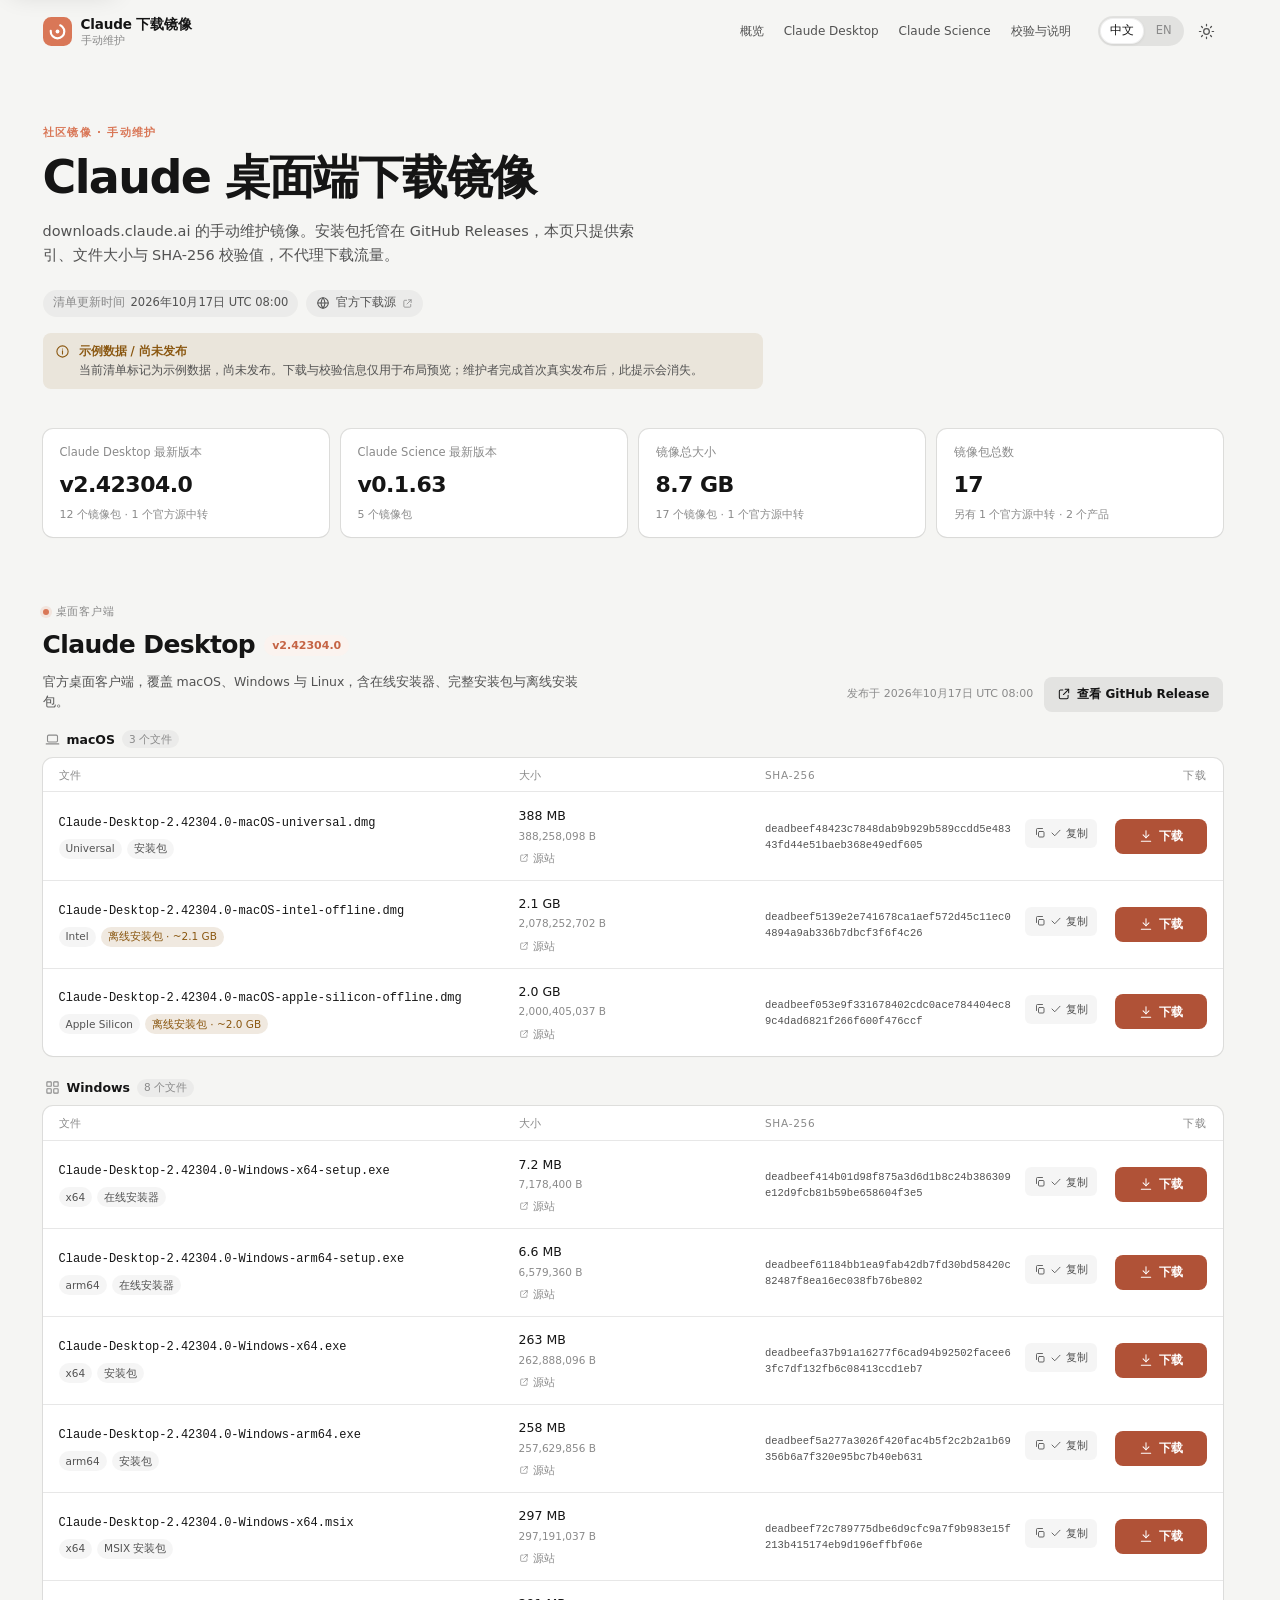
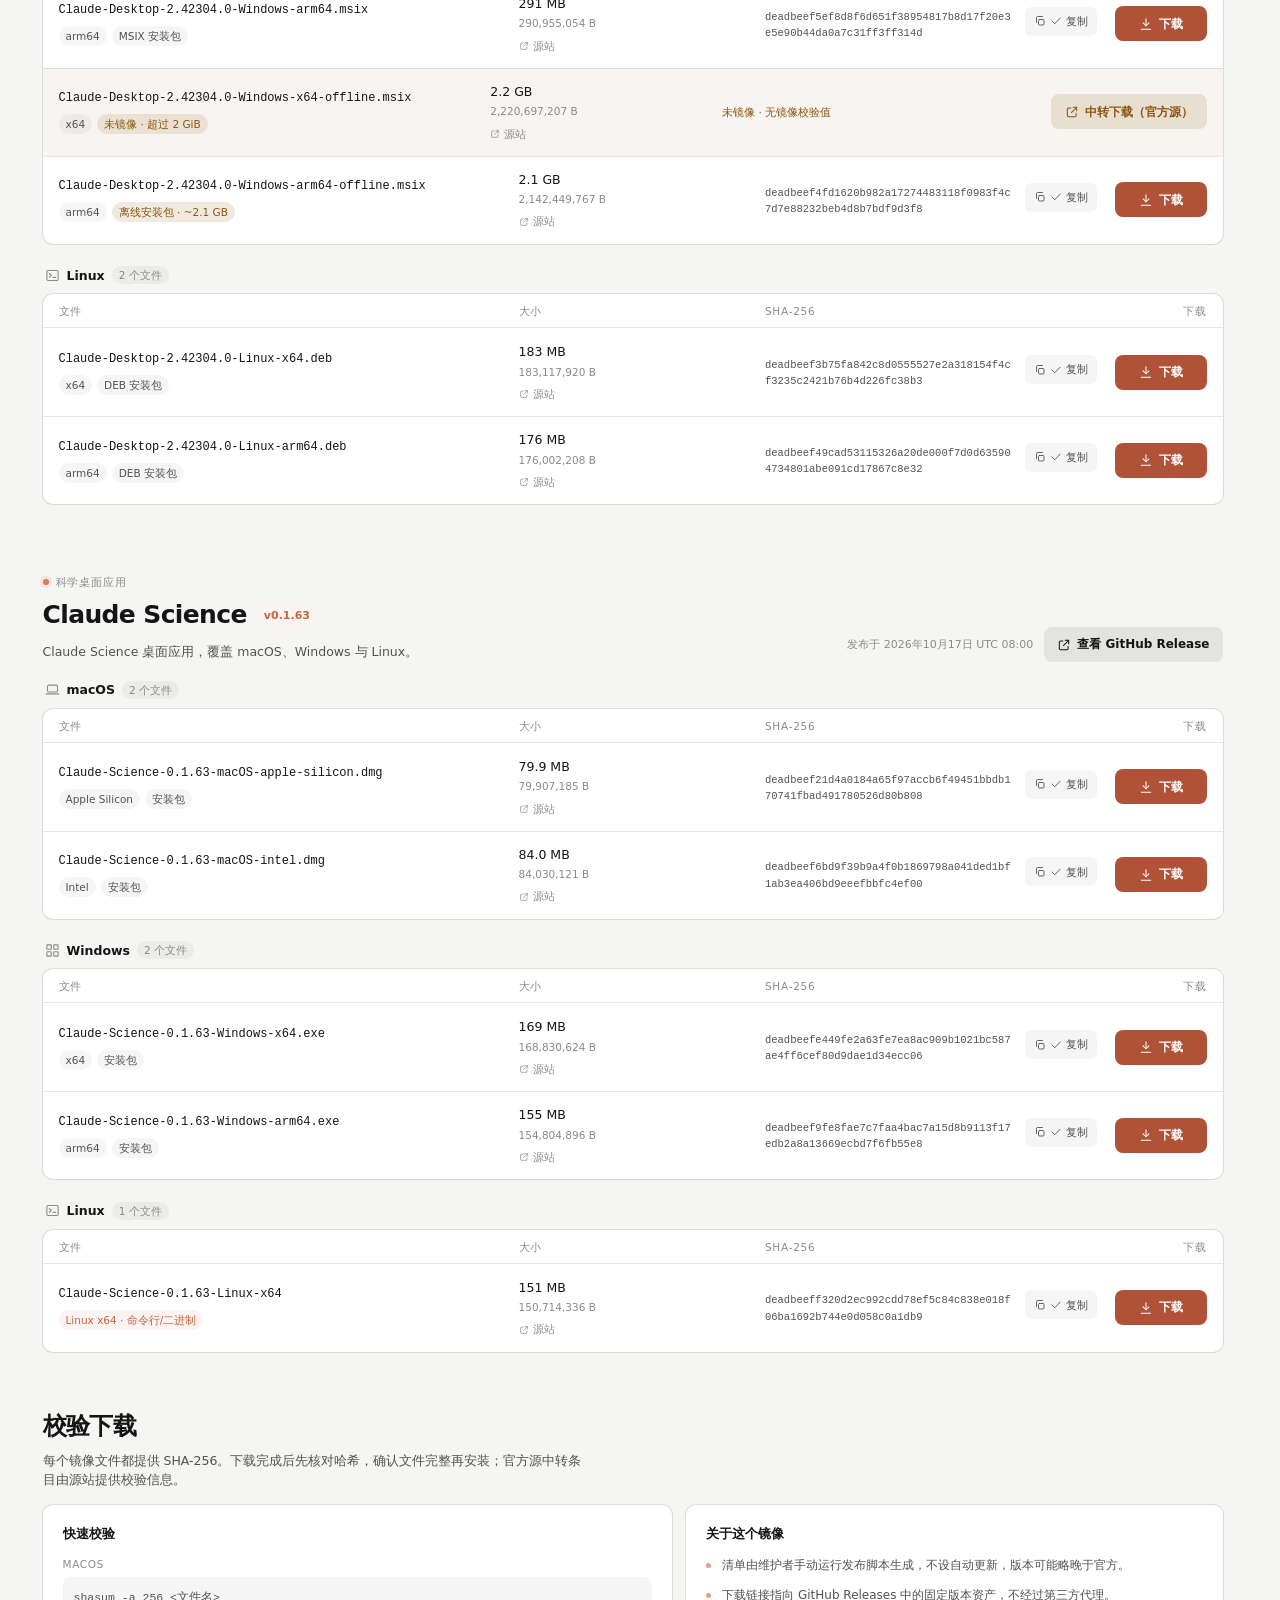
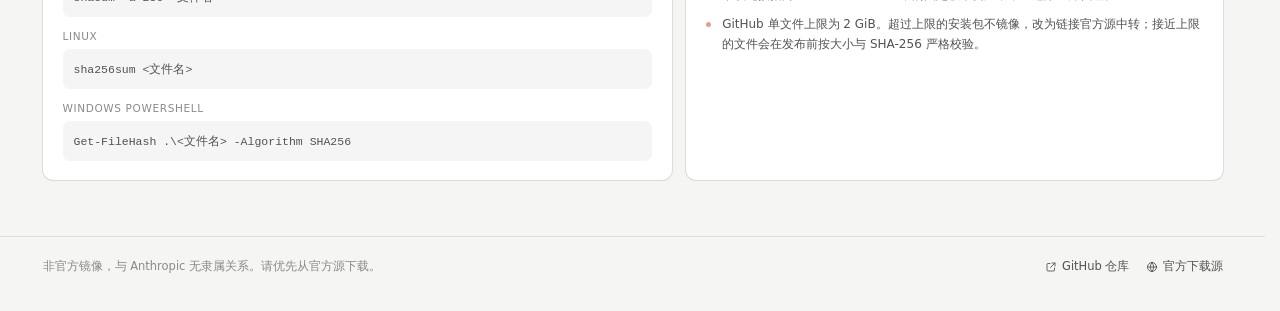
==== docs/index.html @ fe8fb408 "Initial open-source release: manual downloads.claude.ai mirror GitHub Pages portal + versioned GitHu" ====
<!doctype html>
<html lang="zh-CN" data-lang="zh">
<head>
  <meta charset="utf-8">
  <meta name="viewport" content="width=device-width, initial-scale=1">
  <meta name="description" content="downloads.claude.ai 的手动维护镜像：Claude Desktop 与 Claude Science 安装包索引、文件大小与 SHA-256。">
  <meta name="color-scheme" content="light dark">
  <meta name="theme-color" content="#f5f5f3" id="theme-color">
  <title>Claude 下载镜像 · Claude Desktop 与 Claude Science</title>
  <link rel="icon" href="data:image/svg+xml,%3Csvg xmlns='http://www.w3.org/2000/svg' viewBox='0 0 32 32'%3E%3Crect width='32' height='32' rx='9' fill='%23d97757'/%3E%3Ccircle cx='16' cy='16' r='7.5' fill='none' stroke='%23fff' stroke-width='2.4' stroke-linecap='round' stroke-dasharray='30 14' transform='rotate(-45 16 16)'/%3E%3Ccircle cx='16' cy='16' r='2.1' fill='%23fff'/%3E%3C/svg%3E">
  <script>
    (function () {
      try {
        document.documentElement.classList.add('is-booting');
        window.setTimeout(function () {
          document.documentElement.classList.remove('is-booting');
        }, 6000);
        var stored = localStorage.getItem('cdm-theme');
        var dark = stored ? stored === 'dark' : window.matchMedia('(prefers-color-scheme: dark)').matches;
        document.documentElement.classList.toggle('dark', dark);
        document.documentElement.dataset.theme = dark ? 'dark' : 'light';
      } catch (error) {
        document.documentElement.dataset.theme = 'light';
      }
    })();
  </script>
  <link rel="stylesheet" href="assets/styles.css">
</head>
<body>
  <svg class="svg-sprite" aria-hidden="true" focusable="false">
    <defs>
      <symbol id="icon-download" viewBox="0 0 24 24">
        <path d="M12 3v12"/><path d="m7 10 5 5 5-5"/><path d="M4 21h16"/>
      </symbol>
      <symbol id="icon-copy" viewBox="0 0 24 24">
        <rect x="9" y="9" width="11" height="11" rx="2"/><path d="M5 15V5a2 2 0 0 1 2-2h10"/>
      </symbol>
      <symbol id="icon-check" viewBox="0 0 24 24">
        <path d="m4 12 5.5 5.5L20 6.5"/>
      </symbol>
      <symbol id="icon-external" viewBox="0 0 24 24">
        <path d="M14 4h6v6"/><path d="M20 4 11 13"/><path d="M19 14v4a2 2 0 0 1-2 2H6a2 2 0 0 1-2-2V7a2 2 0 0 1 2-2h4"/>
      </symbol>
      <symbol id="icon-sun" viewBox="0 0 24 24">
        <circle cx="12" cy="12" r="4"/>
        <path d="M12 2v2M12 20v2M4.93 4.93l1.42 1.42M17.66 17.66l1.41 1.41M2 12h2M20 12h2M4.93 19.07l1.42-1.42M17.66 6.34l1.41-1.41"/>
      </symbol>
      <symbol id="icon-moon" viewBox="0 0 24 24">
        <path d="M21 12.8A8.5 8.5 0 1 1 11.2 3a7 7 0 0 0 9.8 9.8Z"/>
      </symbol>
      <symbol id="icon-info" viewBox="0 0 24 24">
        <circle cx="12" cy="12" r="9"/><path d="M12 11v5"/><path d="M12 8h.01"/>
      </symbol>
      <symbol id="icon-alert" viewBox="0 0 24 24">
        <path d="M12 3 2.5 20h19L12 3Z"/><path d="M12 9v5"/><path d="M12 17h.01"/>
      </symbol>
      <symbol id="icon-folder" viewBox="0 0 24 24">
        <path d="M3 7a2 2 0 0 1 2-2h4l2 2h8a2 2 0 0 1 2 2v8a2 2 0 0 1-2 2H5a2 2 0 0 1-2-2V7Z"/>
      </symbol>
      <symbol id="icon-laptop" viewBox="0 0 24 24">
        <rect x="4" y="5" width="16" height="11" rx="2"/><path d="M2 19h20"/>
      </symbol>
      <symbol id="icon-windows" viewBox="0 0 24 24">
        <rect x="3" y="3" width="7" height="7" rx="1"/><rect x="14" y="3" width="7" height="7" rx="1"/>
        <rect x="3" y="14" width="7" height="7" rx="1"/><rect x="14" y="14" width="7" height="7" rx="1"/>
      </symbol>
      <symbol id="icon-terminal" viewBox="0 0 24 24">
        <rect x="3" y="4" width="18" height="16" rx="2"/><path d="m7 9 3 3-3 3"/><path d="M13 15h4"/>
      </symbol>
      <symbol id="icon-globe" viewBox="0 0 24 24">
        <circle cx="12" cy="12" r="9"/><path d="M3 12h18"/>
        <path d="M12 3a15 15 0 0 1 0 18a15 15 0 0 1 0-18Z"/>
      </symbol>
    </defs>
  </svg>

  <a class="skip-link" href="#main" data-i18n="skipLink">跳到主要内容</a>

  <header class="site-header">
    <div class="wrap header-inner">
      <a class="brand" href="#top">
        <span class="brand-mark" aria-hidden="true">
          <svg viewBox="0 0 32 32" focusable="false">
            <rect width="32" height="32" rx="9" fill="currentColor"/>
            <circle cx="16" cy="16" r="7.5" fill="none" stroke="#fff" stroke-width="2.4" stroke-linecap="round" stroke-dasharray="30 14" transform="rotate(-45 16 16)"/>
            <circle cx="16" cy="16" r="2.1" fill="#fff"/>
          </svg>
        </span>
        <span class="brand-text">
          <span class="brand-name" data-i18n="brand">Claude 下载镜像</span>
          <span class="brand-tag" data-i18n="brandTag">手动维护</span>
        </span>
      </a>

      <nav class="anchor-nav" id="anchor-nav" aria-label="页面导航" data-i18n-aria="navLabel">
        <a href="#overview" data-i18n="navOverview">概览</a>
        <a href="#desktop" data-i18n="navDesktop">Claude Desktop</a>
        <a href="#science" data-i18n="navScience">Claude Science</a>
        <a href="#verify" data-i18n="navVerify">校验与说明</a>
      </nav>

      <div class="header-actions">
        <div class="lang-switch" role="group" aria-label="切换语言" data-i18n-aria="langLabel">
          <button type="button" data-lang-btn="zh" aria-pressed="true" lang="zh-CN">中文</button>
          <button type="button" data-lang-btn="en" aria-pressed="false" lang="en">EN</button>
        </div>
        <button type="button" class="icon-btn" id="theme-toggle" aria-pressed="false" aria-label="切换到深色模式" data-i18n-aria="themeToDark">
          <svg class="icon icon-sun" aria-hidden="true" focusable="false"><use href="#icon-sun"></use></svg>
          <svg class="icon icon-moon" aria-hidden="true" focusable="false"><use href="#icon-moon"></use></svg>
        </button>
      </div>
    </div>
  </header>

  <main id="main" tabindex="-1" aria-busy="true">
    <section class="hero" id="top" aria-labelledby="hero-title">
      <div class="wrap">
        <p class="eyebrow" data-i18n="heroEyebrow">社区镜像 · 手动维护</p>
        <h1 id="hero-title" data-i18n="heroTitle">Claude 桌面端下载镜像</h1>
        <p class="lead" data-i18n="heroLead">downloads.claude.ai 的手动维护镜像。安装包托管在 GitHub Releases，本页只提供索引、文件大小与 SHA-256 校验值，不代理下载流量。</p>
        <div class="hero-meta">
          <span class="meta-item">
            <span class="meta-label" data-i18n="lastUpdated">清单更新时间</span>
            <time id="last-updated">—</time>
          </span>
          <a class="meta-item meta-link" id="official-source" href="#" hidden target="_blank" rel="noopener noreferrer">
            <svg class="icon" aria-hidden="true" focusable="false"><use href="#icon-globe"></use></svg>
            <span data-i18n="officialSource">官方下载源</span>
            <svg class="icon icon-xs" aria-hidden="true" focusable="false"><use href="#icon-external"></use></svg>
          </a>
        </div>
        <div class="preview-note" id="preview-note" hidden>
          <svg class="icon" aria-hidden="true" focusable="false"><use href="#icon-info"></use></svg>
          <div>
            <strong id="preview-title" data-i18n="previewTitle">本地预览 · 示例数据</strong>
            <span id="preview-body" data-i18n="previewBody">当前清单仅用于布局验证，下载链接与校验值并非线上文件。</span>
          </div>
        </div>
      </div>
    </section>

    <section class="section" id="manifest-empty" aria-labelledby="empty-title" hidden>
      <div class="wrap">
        <div class="empty-state">
          <span class="empty-icon" aria-hidden="true">
            <svg class="icon" focusable="false"><use href="#icon-folder"></use></svg>
          </span>
          <h2 id="empty-title" data-i18n="manifestMissingTitle">尚未找到清单</h2>
          <p id="empty-body" data-i18n="manifestMissingBody">页面未加载 data/manifest.js，也没有可用的 data/manifest.json。维护者运行 python3 scripts/mirror.py publish 生成清单后，刷新此页即可。</p>
        </div>
      </div>
    </section>

    <section class="section overview" id="overview" aria-labelledby="overview-title">
      <div class="wrap">
        <h2 class="sr-only" id="overview-title" data-i18n="overviewTitle">概览</h2>
        <div class="stat-grid">
          <article class="stat-card">
            <p class="stat-label" data-i18n="statDesktop">Claude Desktop 最新版本</p>
            <p class="stat-value t-num" id="stat-desktop">—</p>
            <p class="stat-meta" id="stat-desktop-meta">—</p>
          </article>
          <article class="stat-card">
            <p class="stat-label" data-i18n="statScience">Claude Science 最新版本</p>
            <p class="stat-value t-num" id="stat-science">—</p>
            <p class="stat-meta" id="stat-science-meta">—</p>
          </article>
          <article class="stat-card">
            <p class="stat-label" data-i18n="statSize">镜像总大小</p>
            <p class="stat-value t-num" id="stat-size">—</p>
            <p class="stat-meta" id="stat-size-meta" data-i18n="statSizeMeta">全部已镜像安装包</p>
          </article>
          <article class="stat-card">
            <p class="stat-label" data-i18n="statArtifacts">文件总数</p>
            <p class="stat-value t-num" id="stat-count">—</p>
            <p class="stat-meta" id="stat-count-meta">—</p>
          </article>
        </div>
      </div>
    </section>

    <section class="section product-section" id="desktop" aria-labelledby="desktop-title">
      <div class="wrap">
        <header class="product-head">
          <div class="product-heading">
            <p class="product-kicker"><span class="dot" aria-hidden="true"></span><span data-i18n="desktopKicker">桌面客户端</span></p>
            <h2 id="desktop-title"><span id="desktop-name" lang="en">Claude Desktop</span> <span class="version-pill t-num" id="desktop-version">—</span></h2>
            <p class="product-desc" data-i18n="desktopDesc">官方桌面客户端，覆盖 macOS、Windows 与 Linux，含在线安装器、完整安装包与离线安装包。</p>
          </div>
          <div class="product-actions">
            <time class="release-date t-num" id="desktop-released" hidden></time>
            <a class="btn btn-secondary" id="desktop-release" href="#" hidden target="_blank" rel="noopener noreferrer">
              <svg class="icon" aria-hidden="true" focusable="false"><use href="#icon-external"></use></svg>
              <span data-i18n="viewRelease">查看 GitHub Release</span>
            </a>
          </div>
        </header>
        <div class="os-groups" id="desktop-groups"></div>
      </div>
    </section>

    <section class="section product-section" id="science" aria-labelledby="science-title">
      <div class="wrap">
        <header class="product-head">
          <div class="product-heading">
            <p class="product-kicker"><span class="dot" aria-hidden="true"></span><span data-i18n="scienceKicker">科学桌面应用</span></p>
            <h2 id="science-title"><span id="science-name" lang="en">Claude Science</span> <span class="version-pill t-num" id="science-version">—</span></h2>
            <p class="product-desc" data-i18n="scienceDesc">Claude Science 桌面应用，覆盖 macOS、Windows 与 Linux。</p>
          </div>
          <div class="product-actions">
            <time class="release-date t-num" id="science-released" hidden></time>
            <a class="btn btn-secondary" id="science-release" href="#" hidden target="_blank" rel="noopener noreferrer">
              <svg class="icon" aria-hidden="true" focusable="false"><use href="#icon-external"></use></svg>
              <span data-i18n="viewRelease">查看 GitHub Release</span>
            </a>
          </div>
        </header>
        <div class="os-groups" id="science-groups"></div>
      </div>
    </section>

    <section class="section" id="verify" aria-labelledby="verify-title">
      <div class="wrap">
        <header class="section-head">
          <h2 id="verify-title" data-i18n="verifyTitle">校验下载</h2>
          <p data-i18n="verifyLead">每个文件都提供 SHA-256。下载完成后先核对哈希，确认文件完整再安装。</p>
        </header>
        <div class="verify-grid">
          <article class="panel">
            <h3 data-i18n="verifyQuick">快速校验</h3>
            <p class="cmd-label">macOS</p>
            <div class="cmd"><code data-i18n="verifyMacCmd">shasum -a 256 &lt;文件名&gt;</code></div>
            <p class="cmd-label">Linux</p>
            <div class="cmd"><code data-i18n="verifyLinuxCmd">sha256sum &lt;文件名&gt;</code></div>
            <p class="cmd-label" data-i18n="verifyWin">Windows PowerShell</p>
            <div class="cmd"><code data-i18n="verifyWinCmd">Get-FileHash .\&lt;文件名&gt; -Algorithm SHA256</code></div>
          </article>
          <article class="panel">
            <h3 data-i18n="aboutTitle">关于这个镜像</h3>
            <ul class="about-list">
              <li data-i18n="about1">清单由维护者手动运行发布脚本生成，不设自动更新，版本可能略晚于官方。</li>
              <li data-i18n="about2">下载链接指向 GitHub Releases 中的固定版本资产，不经过第三方代理。</li>
              <li data-i18n="about3">GitHub 单文件上限为 2 GiB；接近上限的离线安装包会在发布前按大小与 SHA-256 严格校验。</li>
            </ul>
          </article>
        </div>
      </div>
    </section>

    <noscript>
      <div class="wrap">
        <div class="empty-state">
          <span class="empty-icon" aria-hidden="true">
            <svg class="icon" focusable="false"><use href="#icon-alert"></use></svg>
          </span>
          <h2>需要启用 JavaScript / JavaScript required</h2>
          <p>本页需要 JavaScript 读取清单并渲染下载链接。This page uses JavaScript to read the manifest and render download links.</p>
        </div>
      </div>
    </noscript>
  </main>

  <footer class="site-footer">
    <div class="wrap footer-inner">
      <p data-i18n="footerDisclaimer">非官方镜像，与 Anthropic 无隶属关系。请优先从官方源下载。</p>
      <nav class="footer-links" aria-label="相关链接" data-i18n-aria="footerLinks">
        <a id="footer-repo" href="#" hidden target="_blank" rel="noopener noreferrer">
          <svg class="icon" aria-hidden="true" focusable="false"><use href="#icon-external"></use></svg>
          <span data-i18n="footerRepo">GitHub 仓库</span>
        </a>
        <a id="footer-source" href="#" hidden target="_blank" rel="noopener noreferrer">
          <svg class="icon" aria-hidden="true" focusable="false"><use href="#icon-globe"></use></svg>
          <span data-i18n="footerSource">官方下载源</span>
        </a>
      </nav>
    </div>
  </footer>

  <div class="toast" id="toast" role="status" aria-live="polite"></div>

  <script src="data/manifest.js"></script>
  <script src="assets/app.js"></script>
</body>
</html>
---- docs/assets/styles.css ----
:root {
  --bg: #f5f5f3;
  --rail: #fcfcfb;
  --panel: #ffffff;
  --popover: #ffffff;
  --panel-2: hsla(0, 0%, 8%, 0.04);
  --hover: hsla(0, 0%, 8%, 0.05);
  --selected: hsla(0, 0%, 8%, 0.08);
  --line: hsla(0, 0%, 8%, 0.10);
  --line-strong: hsla(0, 0%, 8%, 0.20);
  --ink: #151515;
  --ink-2: #525252;
  --ink-3: #8a8a8a;
  --accent: #d97757;
  --accent-hover: #c56445;
  --accent-soft: #fbf3ef;
  --accent-solid: #b05237;
  --accent-solid-hover: #99452d;
  --on-accent: #ffffff;
  --ok: #3d8a5a;
  --warn: #8a5710;
  --bad: #c9473b;
  --info: #4f6f8f;
  --hairline: 1px;

  --shadow-color: rgba(0, 0, 0, 0.08);
  --sh-panel: 0 0 0 var(--hairline) var(--line), 0 1px 2px 0 rgba(0, 0, 0, 0.03);
  --sh-panel-hover: 0 0 0 var(--hairline) var(--line-strong), 0 4px 16px -2px rgba(0, 0, 0, 0.09);
  --sh-popover: 0 0 0 1px var(--line), 0 8px 24px rgba(0, 0, 0, 0.12), 0 2px 6px rgba(0, 0, 0, 0.08);
  --sh-focus: 0 0 0 2px var(--bg), 0 0 0 4px rgba(217, 119, 87, 0.45);

  --radius-card: 10px;
  --radius-control: 8px;
  --font-sans: ui-sans-serif, system-ui, -apple-system, "Segoe UI", "PingFang SC", "Hiragino Sans GB", "Noto Sans SC", "Microsoft YaHei", sans-serif;
  --font-mono: ui-monospace, "SFMono-Regular", "JetBrains Mono", Menlo, Consolas, monospace;

  --ease-out-expo: cubic-bezier(0.16, 1, 0.3, 1);
  --ease-overshoot: cubic-bezier(0.34, 1.3, 0.64, 1);
  --ease-press: cubic-bezier(0.32, 0.72, 0, 1);
  --header-offset: 80px;
}

@media (min-resolution: 2dppx) {
  :root { --hairline: 0.5px; }
}

.dark {
  --bg: #0f0f0e;
  --rail: #151514;
  --panel: #1a1a19;
  --popover: #222220;
  --panel-2: hsla(0, 0%, 100%, 0.04);
  --hover: hsla(0, 0%, 100%, 0.05);
  --selected: hsla(0, 0%, 100%, 0.09);
  --line: hsla(0, 0%, 100%, 0.09);
  --line-strong: hsla(0, 0%, 100%, 0.18);
  --ink: #f2f1ee;
  --ink-2: #a8a6a1;
  --ink-3: #75736e;
  --accent: #d97757;
  --accent-hover: #e08264;
  --accent-soft: rgba(217, 119, 87, 0.15);
  --accent-solid: #d97757;
  --accent-solid-hover: #e08264;
  --on-accent: #1a120f;
  --ok: #5fb37f;
  --warn: #d9a441;
  --bad: #e2675b;
  --info: #8aa6c2;

  --shadow-color: rgba(0, 0, 0, 0.4);
  --sh-panel: inset 0 0 0 1px rgba(255, 255, 255, 0.06), 0 1px 2px 0 rgba(0, 0, 0, 0.4);
  --sh-panel-hover: inset 0 0 0 1px rgba(255, 255, 255, 0.12), 0 6px 20px rgba(0, 0, 0, 0.6);
  --sh-popover: inset 0 0 0 1px rgba(255, 255, 255, 0.1), 0 8px 28px rgba(0, 0, 0, 0.65), 0 2px 8px rgba(0, 0, 0, 0.45);
  --sh-focus: 0 0 0 2px var(--bg), 0 0 0 4px rgba(217, 119, 87, 0.55);
}

*,
*::before,
*::after {
  box-sizing: border-box;
}

html {
  color-scheme: light;
  scrollbar-gutter: stable;
  scroll-behavior: smooth;
}

html.dark {
  color-scheme: dark;
}

body {
  margin: 0;
  min-height: 100vh;
  background: var(--bg);
  color: var(--ink);
  font-family: var(--font-sans);
  font-size: 14px;
  line-height: 1.55;
  -webkit-font-smoothing: antialiased;
  text-rendering: optimizeLegibility;
}

h1, h2, h3, p {
  overflow-wrap: break-word;
}

a {
  color: inherit;
  text-decoration: none;
}

button {
  font: inherit;
  color: inherit;
  border: 0;
  padding: 0;
  background: none;
  cursor: pointer;
}

code {
  font-family: var(--font-mono);
}

[hidden] {
  display: none !important;
}

::selection {
  background: rgba(217, 119, 87, 0.22);
}

:where(a, button):focus-visible {
  outline: none;
  box-shadow: var(--sh-focus);
}

.t-num {
  font-variant-numeric: tabular-nums;
  font-feature-settings: "tnum" 1;
}

.t-code {
  font-family: var(--font-mono);
}

.sr-only {
  position: absolute;
  width: 1px;
  height: 1px;
  padding: 0;
  margin: -1px;
  overflow: hidden;
  clip: rect(0 0 0 0);
  white-space: nowrap;
  border: 0;
}

.svg-sprite {
  position: absolute;
  width: 0;
  height: 0;
  overflow: hidden;
}

.icon {
  width: 16px;
  height: 16px;
  flex: 0 0 auto;
  fill: none;
  stroke: currentColor;
  stroke-width: 1.75;
  stroke-linecap: round;
  stroke-linejoin: round;
}

.icon-xs {
  width: 12px;
  height: 12px;
}

.wrap {
  width: min(1180px, calc(100% - 40px));
  margin-inline: auto;
}

.skip-link {
  position: fixed;
  top: 10px;
  left: 10px;
  z-index: 200;
  padding: 9px 14px;
  border-radius: var(--radius-control);
  background: var(--popover);
  color: var(--ink);
  font-size: 12.5px;
  font-weight: 600;
  box-shadow: var(--sh-popover);
  transform: translateY(-160%);
  transition: transform 160ms var(--ease-out-expo);
}

.skip-link:focus-visible {
  transform: translateY(0);
  box-shadow: var(--sh-popover), var(--sh-focus);
}

html.is-booting main,
html.is-booting .site-footer {
  visibility: hidden;
}

/* Header */

.site-header {
  position: sticky;
  top: 0;
  z-index: 50;
  background: color-mix(in oklab, var(--bg) 88%, transparent);
  -webkit-backdrop-filter: saturate(1.25) blur(14px);
  backdrop-filter: saturate(1.25) blur(14px);
  box-shadow: 0 calc(var(--hairline) * -1) 0 var(--line);
}

.header-inner {
  display: flex;
  align-items: center;
  gap: 18px;
  min-height: 62px;
}

.brand {
  display: inline-flex;
  align-items: center;
  gap: 9px;
  flex: 0 0 auto;
  border-radius: var(--radius-control);
}

.brand-mark {
  display: block;
  width: 29px;
  height: 29px;
  color: var(--accent);
}

.brand-mark svg {
  display: block;
  width: 100%;
  height: 100%;
}

.brand-text {
  display: flex;
  flex-direction: column;
  line-height: 1.2;
}

.brand-name {
  font-size: 13.5px;
  font-weight: 600;
  letter-spacing: -0.01em;
}

.brand-tag {
  margin-top: 2px;
  font-size: 10.5px;
  color: var(--ink-3);
}

.anchor-nav {
  display: flex;
  align-items: center;
  gap: 2px;
  margin-left: auto;
  order: 2;
  min-width: 0;
}

.anchor-nav a {
  display: inline-flex;
  align-items: center;
  height: 30px;
  padding: 0 9px;
  border-radius: 6px;
  color: var(--ink-2);
  font-size: 12px;
  font-weight: 500;
  white-space: nowrap;
  transition: background-color 150ms var(--ease-out-expo), color 150ms var(--ease-out-expo);
}

.anchor-nav a:hover {
  background: var(--hover);
  color: var(--ink);
}

.header-actions {
  display: flex;
  align-items: center;
  gap: 7px;
  order: 3;
}

.lang-switch {
  display: inline-flex;
  align-items: center;
  gap: 2px;
  padding: 2px;
  border-radius: 999px;
  background: var(--selected);
}

.lang-switch button {
  height: 26px;
  padding: 0 10px;
  border-radius: 999px;
  color: var(--ink-3);
  font-size: 11.5px;
  font-weight: 500;
  transition: background-color 150ms var(--ease-out-expo), color 150ms var(--ease-out-expo), box-shadow 150ms var(--ease-out-expo);
}

.lang-switch button:hover {
  color: var(--ink-2);
}

.lang-switch button[aria-pressed="true"] {
  background: var(--panel);
  color: var(--ink);
  box-shadow: inset 0 0 0 1px rgba(0, 0, 0, 0.06), 0 1px 3px rgba(0, 0, 0, 0.08);
}

.dark .lang-switch button[aria-pressed="true"] {
  box-shadow: inset 0 0 0 1px rgba(255, 255, 255, 0.08), 0 1px 3px rgba(0, 0, 0, 0.5);
}

.lang-switch button:focus-visible {
  box-shadow: var(--sh-focus);
}

.icon-btn {
  display: inline-grid;
  place-items: center;
  width: 32px;
  height: 32px;
  border-radius: 8px;
  color: var(--ink-2);
  transition: background-color 150ms var(--ease-out-expo), color 150ms var(--ease-out-expo);
}

.icon-btn:hover {
  background: var(--hover);
  color: var(--ink);
}

.icon-btn .icon {
  width: 17px;
  height: 17px;
}

.icon-moon { display: none; }
.dark .icon-sun { display: none; }
.dark .icon-moon { display: block; }

/* Hero */

.hero {
  padding: clamp(34px, 5.5vw, 62px) 0 clamp(18px, 2.6vw, 30px);
  background:
    radial-gradient(820px 360px at 8% -18%, var(--accent-soft), transparent 66%),
    radial-gradient(560px 280px at 96% 0%, hsla(217, 119, 87, 0.04), transparent 70%);
}

.eyebrow {
  margin: 0 0 13px;
  color: var(--accent);
  font-size: 10.5px;
  font-weight: 600;
  letter-spacing: 0.13em;
  text-transform: uppercase;
}

.hero h1 {
  max-width: 900px;
  margin: 0;
  font-size: clamp(30px, 4.4vw, 46px);
  text-wrap: balance;
  font-weight: 620;
  line-height: 1.06;
  letter-spacing: -0.035em;
}

.lead {
  max-width: 66ch;
  margin: 18px 0 0;
  color: var(--ink-2);
  font-size: 14.5px;
  line-height: 1.65;
}

.hero-meta {
  display: flex;
  align-items: center;
  flex-wrap: wrap;
  gap: 8px;
  margin-top: 22px;
}

.meta-item {
  display: inline-flex;
  align-items: center;
  gap: 6px;
  min-height: 27px;
  padding: 0 10px;
  border-radius: 999px;
  background: var(--panel-2);
  color: var(--ink-3);
  font-size: 11.5px;
}

.meta-item time {
  color: var(--ink-2);
  font-variant-numeric: tabular-nums;
}

.meta-link {
  color: var(--ink-2);
  transition: background-color 150ms var(--ease-out-expo), color 150ms var(--ease-out-expo);
}

.meta-link:hover {
  background: var(--selected);
  color: var(--ink);
}

.meta-link .icon {
  width: 14px;
  height: 14px;
}

.meta-link .icon-xs {
  width: 11px;
  height: 11px;
  color: var(--ink-3);
}

.preview-note {
  display: flex;
  align-items: flex-start;
  gap: 9px;
  max-width: 720px;
  margin-top: 16px;
  padding: 10px 12px;
  border-radius: var(--radius-control);
  background: color-mix(in oklab, var(--warn) 10%, transparent);
  color: var(--ink-2);
  font-size: 11.5px;
  line-height: 1.55;
}

.preview-note .icon {
  width: 15px;
  height: 15px;
  margin-top: 1px;
  color: var(--warn);
}

.preview-note strong {
  display: block;
  margin-bottom: 1px;
  color: var(--warn);
  font-size: 11.5px;
  font-weight: 600;
}

.preview-note span {
  display: block;
}

/* Sections and stats */

.section {
  padding: 26px 0;
}

section[id] {
  scroll-margin-top: var(--header-offset);
}

.overview {
  padding-top: 10px;
}

.stat-grid {
  display: grid;
  grid-template-columns: repeat(4, minmax(0, 1fr));
  gap: 12px;
}

.stat-card {
  display: flex;
  flex-direction: column;
  justify-content: space-between;
  min-height: 108px;
  padding: 15px 17px;
  border-radius: var(--radius-card);
  background: var(--panel);
  box-shadow: var(--sh-panel);
  animation: fade-up 320ms var(--ease-out-expo) both;
}

.stat-card:nth-child(2) { animation-delay: 40ms; }
.stat-card:nth-child(3) { animation-delay: 80ms; }
.stat-card:nth-child(4) { animation-delay: 120ms; }

.stat-label {
  margin: 0;
  color: var(--ink-3);
  font-size: 11.5px;
  line-height: 1.4;
}

.stat-value {
  margin: 8px 0 6px;
  font-size: 22px;
  font-weight: 600;
  line-height: 1.1;
  letter-spacing: -0.025em;
  overflow-wrap: anywhere;
}

.stat-meta {
  margin: 0;
  color: var(--ink-3);
  font-size: 11px;
  line-height: 1.4;
}

/* Product groups */

.product-section {
  padding-top: 40px;
  padding-bottom: 30px;
}

.product-head {
  display: flex;
  align-items: flex-end;
  justify-content: space-between;
  gap: 22px;
  margin-bottom: 18px;
}

.product-heading {
  min-width: 0;
}

.product-kicker {
  display: flex;
  align-items: center;
  gap: 7px;
  margin: 0;
  color: var(--ink-3);
  font-size: 10.5px;
  font-weight: 500;
  letter-spacing: 0.08em;
  text-transform: uppercase;
}

.product-kicker .dot {
  width: 6px;
  height: 6px;
  border-radius: 50%;
  background: var(--accent);
  box-shadow: 0 0 0 3px color-mix(in oklab, var(--accent) 14%, transparent);
}

.product-head h2 {
  display: flex;
  align-items: center;
  flex-wrap: wrap;
  gap: 9px;
  margin: 6px 0 0;
  font-size: clamp(21px, 2.4vw, 25px);
  font-weight: 600;
  letter-spacing: -0.025em;
}

.version-pill {
  display: inline-flex;
  align-items: center;
  height: 21px;
  padding: 0 8px;
  border-radius: 999px;
  background: var(--accent-soft);
  color: var(--accent-hover);
  font-size: 11px;
  font-weight: 600;
  letter-spacing: 0;
}

.dark .version-pill {
  color: var(--accent);
}

.product-desc {
  max-width: 68ch;
  margin: 7px 0 0;
  color: var(--ink-2);
  font-size: 12.5px;
  line-height: 1.6;
}

.product-actions {
  display: flex;
  align-items: center;
  flex-wrap: wrap;
  justify-content: flex-end;
  gap: 11px;
  flex: 0 0 auto;
}

.release-date {
  color: var(--ink-3);
  font-size: 11px;
  white-space: nowrap;
}

.os-groups {
  display: flex;
  flex-direction: column;
  gap: 22px;
}

.os-group {
  min-width: 0;
}

.os-heading {
  display: flex;
  align-items: center;
  gap: 7px;
  margin: 0 2px 9px;
}

.os-heading .icon {
  width: 15px;
  height: 15px;
  color: var(--ink-3);
}

.os-heading h3 {
  margin: 0;
  font-size: 12.5px;
  font-weight: 600;
}

.count-pill {
  display: inline-flex;
  align-items: center;
  height: 18px;
  padding: 0 7px;
  border-radius: 999px;
  background: var(--panel-2);
  color: var(--ink-3);
  font-size: 10.5px;
  font-variant-numeric: tabular-nums;
}

.artifact-table {
  border-radius: var(--radius-card);
  background: var(--panel);
  box-shadow: var(--sh-panel);
  overflow: hidden;
}

.artifact-list {
  margin: 0;
  padding: 0;
  list-style: none;
}

.artifact-list-head {
  display: grid;
  grid-template-columns: minmax(0, 1.2fr) minmax(150px, 0.62fr) minmax(240px, 0.9fr) auto;
  column-gap: 18px;
  padding: 9px 16px;
  color: var(--ink-3);
  font-size: 10.5px;
  font-weight: 500;
  letter-spacing: 0.07em;
  text-transform: uppercase;
  box-shadow: inset 0 calc(var(--hairline) * -1) 0 var(--line);
}

.artifact-list-head span:last-child {
  min-width: 92px;
  text-align: right;
}

.artifact-row {
  display: grid;
  grid-template-columns: minmax(0, 1.2fr) minmax(150px, 0.62fr) minmax(240px, 0.9fr) auto;
  column-gap: 18px;
  align-items: center;
  padding: 14px 16px;
  transition: background-color 160ms var(--ease-out-expo);
}

.artifact-row + .artifact-row {
  box-shadow: inset 0 var(--hairline) 0 var(--line);
}

.artifact-row:hover {
  background: var(--hover);
}

.artifact-row:focus-within {
  background: var(--hover);
}

.artifact-row.artifact-row-relay {
  background: color-mix(in oklab, var(--warn) 6%, var(--panel));
}

.artifact-row.artifact-row-relay:hover,
.artifact-row.artifact-row-relay:focus-within {
  background: color-mix(in oklab, var(--warn) 9%, var(--panel));
}

.artifact-row.is-entering {
  animation: fade-up 320ms var(--ease-out-expo) both;
  animation-delay: calc(var(--i, 0) * 40ms);
}

.artifact-id {
  min-width: 0;
}

.artifact-file {
  display: block;
  color: var(--ink);
  font-size: 12px;
  font-weight: 500;
  line-height: 1.5;
  overflow-wrap: anywhere;
}

.badges {
  display: flex;
  align-items: center;
  flex-wrap: wrap;
  gap: 5px;
  margin-top: 7px;
}

.badge {
  display: inline-flex;
  align-items: center;
  height: 20px;
  padding: 0 7px;
  border-radius: 999px;
  background: var(--panel-2);
  color: var(--ink-2);
  font-size: 10.5px;
  font-weight: 500;
  white-space: nowrap;
}

.badge-warn {
  background: color-mix(in oklab, var(--warn) 13%, transparent);
  color: var(--warn);
}

.badge-accent {
  background: var(--accent-soft);
  color: var(--accent-hover);
}

.dark .badge-accent {
  color: var(--accent);
}

.artifact-size {
  display: flex;
  flex-direction: column;
  gap: 2px;
  min-width: 0;
}

.size-value {
  font-size: 12.5px;
  font-weight: 500;
  font-variant-numeric: tabular-nums;
}

.size-bytes {
  color: var(--ink-3);
  font-size: 10.5px;
  font-variant-numeric: tabular-nums;
}

.source-link {
  display: inline-flex;
  align-items: center;
  gap: 4px;
  width: fit-content;
  margin-top: 4px;
  border-radius: 4px;
  color: var(--ink-3);
  font-size: 10.5px;
  transition: color 150ms var(--ease-out-expo);
}

.source-link:hover {
  color: var(--accent-hover);
}

.dark .source-link:hover {
  color: var(--accent);
}

.source-link .icon {
  width: 10px;
  height: 10px;
}

.artifact-hash {
  display: flex;
  align-items: flex-start;
  gap: 8px;
  min-width: 0;
}

.hash {
  flex: 1 1 auto;
  min-width: 0;
  padding-top: 2px;
  color: var(--ink-2);
  font-size: 10.5px;
  line-height: 1.55;
  overflow-wrap: anywhere;
  word-break: break-all;
  -webkit-user-select: all;
  user-select: all;
}

.copy-btn {
  display: inline-flex;
  align-items: center;
  justify-content: center;
  gap: 4px;
  flex: 0 0 auto;
  min-width: 72px;
  height: 29px;
  padding: 0 8px;
  border-radius: 6px;
  background: var(--panel-2);
  color: var(--ink-2);
  font-size: 10.5px;
  font-weight: 500;
  transition: background-color 150ms var(--ease-out-expo), color 150ms var(--ease-out-expo);
}

.copy-btn:hover {
  background: var(--selected);
  color: var(--ink);
}

.copy-btn .icon {
  width: 12px;
  height: 12px;
}

.copy-btn .icon-check,
.copy-btn[data-copied="true"] .icon-copy {
  display: none;
}

.copy-btn[data-copied="true"] .icon-check {
  display: block;
}

.copy-btn[data-copied="true"] {
  background: color-mix(in oklab, var(--ok) 13%, transparent);
  color: var(--ok);
  animation: pop-in 220ms var(--ease-overshoot);
}

.copy-btn:disabled {
  opacity: 0.45;
  cursor: not-allowed;
  pointer-events: none;
}

.relay-note {
  align-self: center;
  padding-top: 2px;
  color: var(--warn);
  font-size: 10.5px;
  line-height: 1.5;
}

.artifact-action {
  display: flex;
  align-items: center;
  justify-content: flex-end;
}

.btn {
  display: inline-flex;
  align-items: center;
  justify-content: center;
  gap: 6px;
  height: 35px;
  padding: 0 13px;
  border-radius: var(--radius-control);
  font-size: 12px;
  font-weight: 600;
  white-space: nowrap;
  transition: background-color 150ms var(--ease-out-expo), color 150ms var(--ease-out-expo), box-shadow 200ms var(--ease-out-expo), transform 150ms var(--ease-out-expo);
}

.btn:active {
  transform: scale(0.98);
  transition-duration: 75ms;
}

.btn .icon {
  width: 14px;
  height: 14px;
}

.btn-primary {
  background: var(--accent-solid);
  color: var(--on-accent);
}

.btn-primary:hover {
  background: var(--accent-solid-hover);
}

.btn-secondary {
  background: var(--selected);
  color: var(--ink);
}

.btn-secondary:hover {
  background: color-mix(in oklab, var(--ink) 13%, transparent);
}

.btn.is-disabled {
  background: var(--selected);
  color: var(--ink-3);
  cursor: not-allowed;
  pointer-events: none;
}

.btn-relay {
  background: color-mix(in oklab, var(--warn) 14%, transparent);
  color: var(--warn);
}

.btn-relay:hover {
  background: color-mix(in oklab, var(--warn) 22%, transparent);
}

.btn-relay.is-disabled {
  background: var(--selected);
  color: var(--ink-3);
}

.download-btn {
  min-width: 92px;
}

.relay-btn {
  min-width: 156px;
}

/* Empty states */

.empty-state {
  display: flex;
  flex-direction: column;
  align-items: center;
  gap: 7px;
  padding: 40px 24px;
  border-radius: var(--radius-card);
  background: var(--panel);
  box-shadow: var(--sh-panel);
  text-align: center;
  animation: fade-up 320ms var(--ease-out-expo) both;
}

.empty-state.compact {
  padding: 26px 20px;
}

.empty-icon {
  display: grid;
  place-items: center;
  width: 42px;
  height: 42px;
  margin-bottom: 5px;
  border-radius: 12px;
  background: var(--accent-soft);
  color: var(--accent);
}

.empty-icon .icon {
  width: 19px;
  height: 19px;
}

.empty-state h2,
.empty-state h3 {
  margin: 0;
  font-size: 15px;
  font-weight: 600;
  letter-spacing: -0.01em;
}

.empty-state p {
  max-width: 56ch;
  margin: 0;
  color: var(--ink-2);
  font-size: 12.5px;
  line-height: 1.65;
}

/* Verify and footer */

.section-head {
  margin-bottom: 15px;
}

.section-head h2 {
  margin: 0;
  font-size: clamp(20px, 2.2vw, 24px);
  font-weight: 600;
  letter-spacing: -0.025em;
}

.section-head p {
  max-width: 68ch;
  margin: 6px 0 0;
  color: var(--ink-2);
  font-size: 12.5px;
}

.verify-grid {
  display: grid;
  grid-template-columns: minmax(0, 1.08fr) minmax(0, 0.92fr);
  gap: 14px;
}

.panel {
  padding: 19px 20px;
  border-radius: var(--radius-card);
  background: var(--panel);
  box-shadow: var(--sh-panel);
}

.panel h3 {
  margin: 0 0 12px;
  font-size: 13px;
  font-weight: 600;
}

.cmd-label {
  margin: 11px 0 5px;
  color: var(--ink-3);
  font-size: 10.5px;
  font-weight: 500;
  letter-spacing: 0.06em;
  text-transform: uppercase;
}

.cmd-label:first-of-type {
  margin-top: 0;
}

.cmd {
  padding: 9px 11px;
  border-radius: 7px;
  background: var(--panel-2);
  overflow-x: auto;
}

.cmd code {
  color: var(--ink-2);
  font-size: 11.5px;
  white-space: nowrap;
}

.about-list {
  display: flex;
  flex-direction: column;
  gap: 10px;
  margin: 0;
  padding: 0;
  list-style: none;
}

.about-list li {
  position: relative;
  padding-left: 16px;
  color: var(--ink-2);
  font-size: 12px;
  line-height: 1.65;
}

.about-list li::before {
  position: absolute;
  top: 0.58em;
  left: 0;
  width: 5px;
  height: 5px;
  border-radius: 50%;
  background: var(--accent);
  opacity: 0.7;
  content: "";
}

.site-footer {
  margin-top: 30px;
  padding: 22px 0 36px;
  box-shadow: inset 0 var(--hairline) 0 var(--line);
}

.footer-inner {
  display: flex;
  align-items: center;
  justify-content: space-between;
  flex-wrap: wrap;
  gap: 10px 20px;
}

.footer-inner p {
  margin: 0;
  color: var(--ink-3);
  font-size: 11.5px;
}

.footer-links {
  display: flex;
  align-items: center;
  flex-wrap: wrap;
  gap: 6px 16px;
}

.footer-links a {
  display: inline-flex;
  align-items: center;
  gap: 5px;
  border-radius: 4px;
  color: var(--ink-2);
  font-size: 11.5px;
  transition: color 150ms var(--ease-out-expo);
}

.footer-links a:hover {
  color: var(--accent-hover);
}

.dark .footer-links a:hover {
  color: var(--accent);
}

.footer-links .icon {
  width: 12px;
  height: 12px;
}

.toast {
  position: fixed;
  left: 50%;
  bottom: 24px;
  z-index: 100;
  max-width: calc(100vw - 32px);
  padding: 9px 14px;
  border-radius: 999px;
  background: var(--popover);
  color: var(--ink);
  box-shadow: var(--sh-popover);
  font-size: 12px;
  opacity: 0;
  pointer-events: none;
  transform: translate(-50%, 8px);
  transition: opacity 180ms var(--ease-out-expo), transform 220ms var(--ease-out-expo);
}

.toast.is-visible {
  opacity: 1;
  transform: translate(-50%, 0);
}

@keyframes fade-up {
  from {
    opacity: 0;
    transform: translateY(8px);
  }
  to {
    opacity: 1;
    transform: none;
  }
}

@keyframes pop-in {
  from {
    opacity: 0;
    transform: scale(0.94);
  }
  to {
    opacity: 1;
    transform: none;
  }
}

/* Responsive */

@media (max-width: 980px) {
  .artifact-list-head {
    display: none;
  }

  .artifact-row {
    grid-template-columns: minmax(0, 1fr) auto;
    row-gap: 12px;
  }

  .artifact-id {
    grid-column: 1;
    grid-row: 1;
  }

  .artifact-action {
    grid-column: 2;
    grid-row: 1;
    align-self: start;
  }

  .artifact-size {
    grid-column: 1 / -1;
    grid-row: 2;
    flex-direction: row;
    align-items: baseline;
    flex-wrap: wrap;
    gap: 3px 10px;
  }

  .source-link {
    margin-top: 0;
  }

  .artifact-hash {
    grid-column: 1 / -1;
    grid-row: 3;
  }
}

@media (max-width: 860px) {
  .verify-grid {
    grid-template-columns: minmax(0, 1fr);
  }

  .product-head {
    align-items: flex-start;
    flex-direction: column;
    gap: 13px;
  }

  .product-actions {
    justify-content: flex-start;
  }
}

@media (max-width: 760px) {
  :root {
    --header-offset: 122px;
  }

  .wrap {
    width: calc(100% - 32px);
  }

  .header-inner {
    flex-wrap: wrap;
    gap: 8px 12px;
    padding: 9px 0;
    min-height: 0;
  }

  .brand {
    order: 1;
  }

  .header-actions {
    order: 2;
    margin-left: auto;
  }

  .anchor-nav {
    order: 3;
    flex-basis: 100%;
    margin-left: 0;
    overflow-x: auto;
    scrollbar-width: none;
  }

  .anchor-nav::-webkit-scrollbar {
    display: none;
  }

  .anchor-nav a {
    height: 28px;
    padding: 0 8px;
  }

  .stat-grid {
    grid-template-columns: repeat(2, minmax(0, 1fr));
    gap: 10px;
  }

  .hero {
    padding-top: 30px;
  }

  .hero h1 {
    max-width: none;
  }

  .lead {
    font-size: 13.5px;
  }
}

@media (max-width: 640px) {
  .brand-tag {
    display: none;
  }

  .section {
    padding: 20px 0;
  }

  .product-section {
    padding-top: 30px;
  }

  .stat-card {
    min-height: 100px;
    padding: 13px 14px;
  }

  .stat-value {
    font-size: 20px;
  }

  .artifact-table {
    border-radius: 0;
    background: transparent;
    box-shadow: none;
    overflow: visible;
  }

  .artifact-list {
    display: flex;
    flex-direction: column;
    gap: 9px;
  }

  .artifact-row {
    grid-template-columns: minmax(0, 1fr);
    row-gap: 11px;
    padding: 14px;
    border-radius: var(--radius-card);
    background: var(--panel);
    box-shadow: var(--sh-panel);
  }

  .artifact-row + .artifact-row {
    box-shadow: var(--sh-panel);
  }

  .artifact-row:hover,
  .artifact-row:focus-within {
    background: var(--panel);
  }

  .artifact-row.artifact-row-relay {
    background: color-mix(in oklab, var(--warn) 6%, var(--panel));
  }

  .artifact-row.artifact-row-relay:hover,
  .artifact-row.artifact-row-relay:focus-within {
    background: color-mix(in oklab, var(--warn) 9%, var(--panel));
  }

  .artifact-id,
  .artifact-size,
  .artifact-hash,
  .artifact-action {
    grid-column: 1;
    grid-row: auto;
  }

  .artifact-action {
    align-self: stretch;
  }

  .artifact-action .btn {
    width: 100%;
    height: 40px;
  }

  .hash {
    font-size: 10px;
  }

  .copy-btn {
    min-width: 78px;
    height: 30px;
  }

  .os-heading {
    margin-top: 2px;
  }

  .footer-inner {
    align-items: flex-start;
    flex-direction: column;
  }
}

@media (max-width: 400px) {
  .stat-value {
    font-size: 18px;
  }

  .meta-item {
    padding: 0 8px;
  }
}

@media (prefers-reduced-motion: reduce) {
  html {
    scroll-behavior: auto;
  }

  *,
  *::before,
  *::after {
    animation-duration: 0.01ms !important;
    animation-iteration-count: 1 !important;
    transition-duration: 0.01ms !important;
  }
}
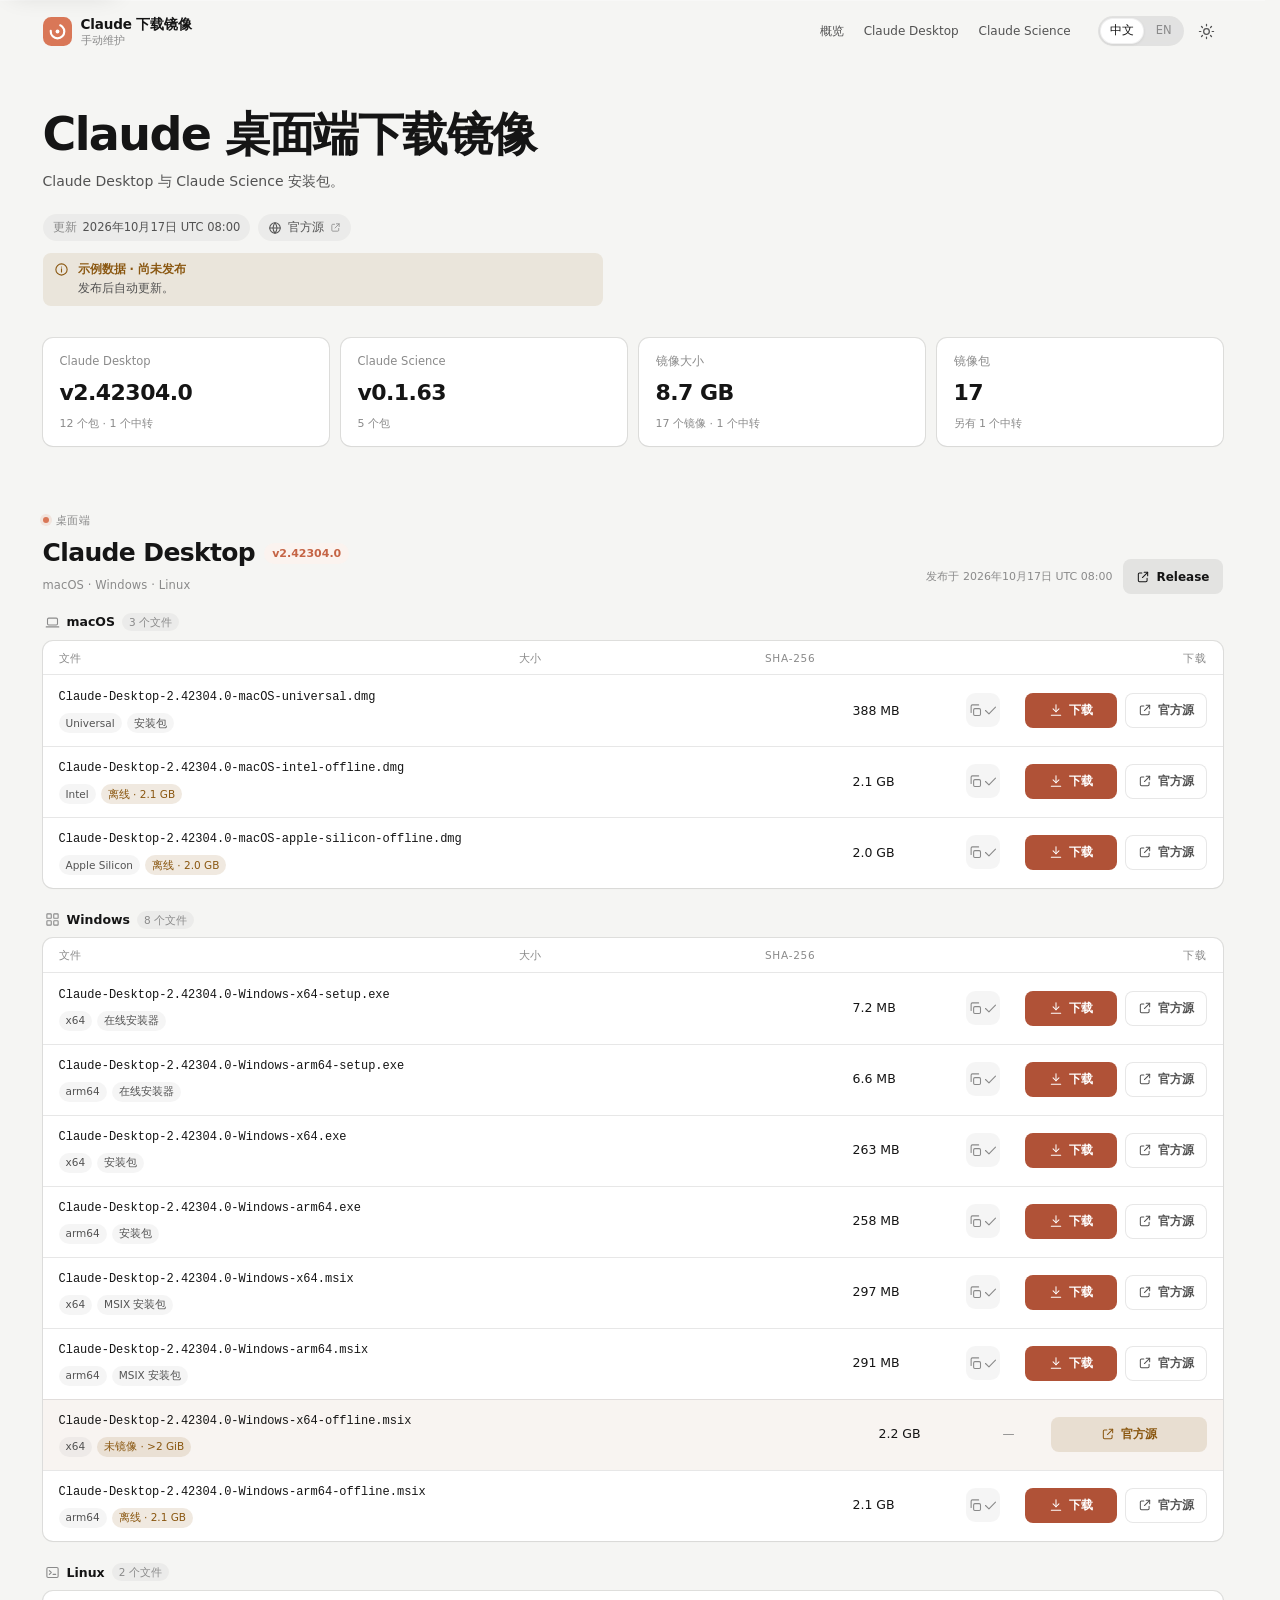
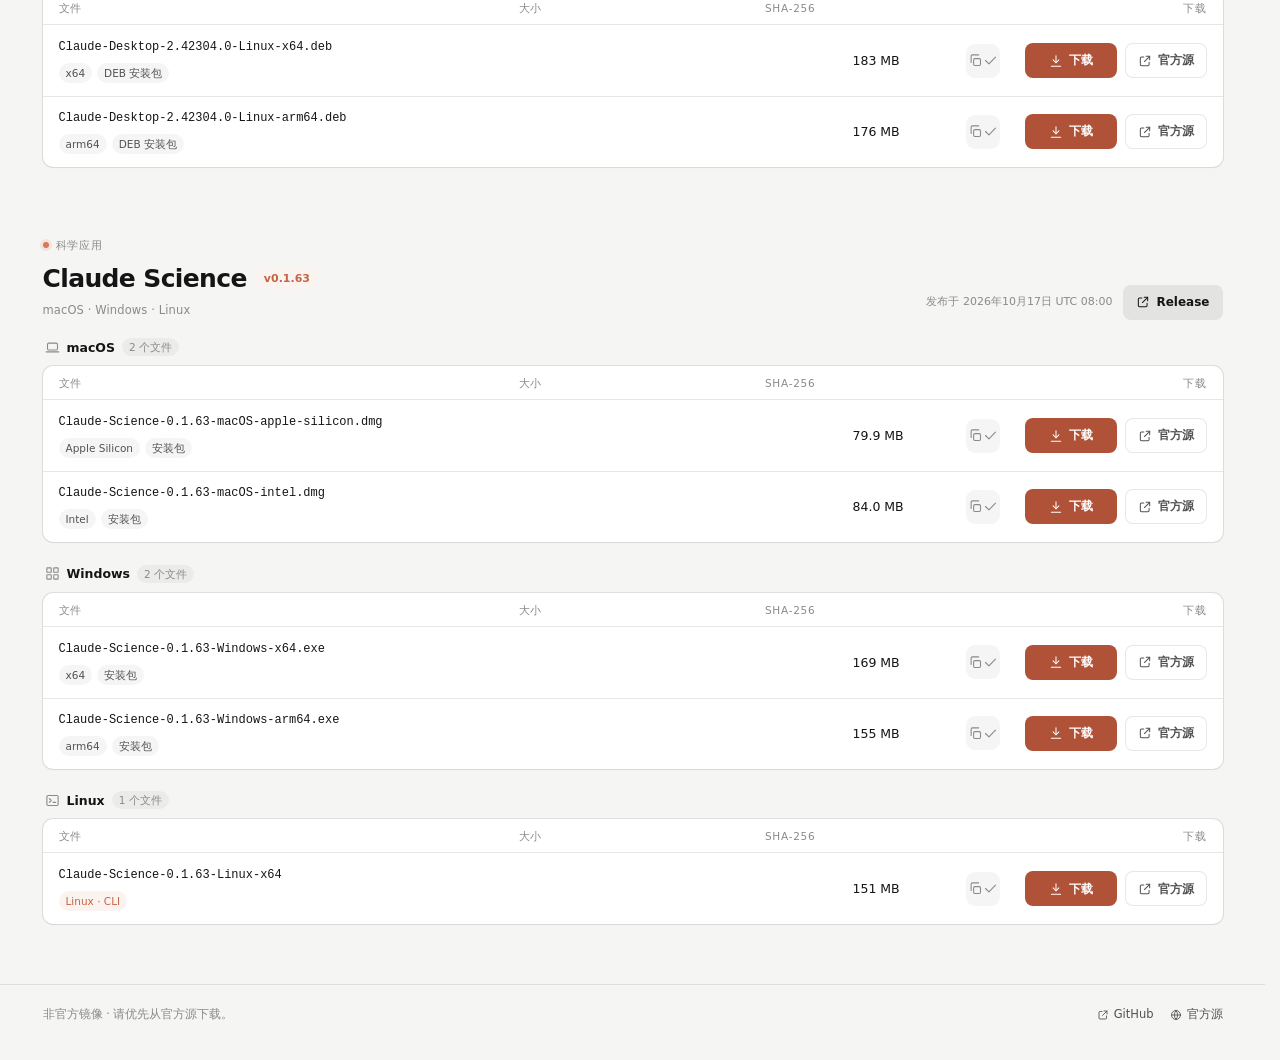
==== commit 17c0e44b: "Refine portal: minimal copy, Apple-style materials, official-source fallback Reduce hero and section" ====
--- a/docs/index.html
+++ b/docs/index.html
@@ -96,7 +96,6 @@
         <a href="#overview" data-i18n="navOverview">概览</a>
         <a href="#desktop" data-i18n="navDesktop">Claude Desktop</a>
         <a href="#science" data-i18n="navScience">Claude Science</a>
-        <a href="#verify" data-i18n="navVerify">校验与说明</a>
       </nav>
 
       <div class="header-actions">
@@ -115,9 +114,8 @@
   <main id="main" tabindex="-1" aria-busy="true">
     <section class="hero" id="top" aria-labelledby="hero-title">
       <div class="wrap">
-        <p class="eyebrow" data-i18n="heroEyebrow">社区镜像 · 手动维护</p>
         <h1 id="hero-title" data-i18n="heroTitle">Claude 桌面端下载镜像</h1>
-        <p class="lead" data-i18n="heroLead">downloads.claude.ai 的手动维护镜像。安装包托管在 GitHub Releases，本页只提供索引、文件大小与 SHA-256 校验值，不代理下载流量。</p>
+        <p class="lead" data-i18n="heroLead">Claude Desktop 与 Claude Science 安装包。</p>
         <div class="hero-meta">
           <span class="meta-item">
             <span class="meta-label" data-i18n="lastUpdated">清单更新时间</span>
@@ -133,7 +131,7 @@
           <svg class="icon" aria-hidden="true" focusable="false"><use href="#icon-info"></use></svg>
           <div>
             <strong id="preview-title" data-i18n="previewTitle">本地预览 · 示例数据</strong>
-            <span id="preview-body" data-i18n="previewBody">当前清单仅用于布局验证，下载链接与校验值并非线上文件。</span>
+            <span id="preview-body" data-i18n="previewBody">发布后自动更新。</span>
           </div>
         </div>
       </div>
@@ -183,15 +181,15 @@
       <div class="wrap">
         <header class="product-head">
           <div class="product-heading">
-            <p class="product-kicker"><span class="dot" aria-hidden="true"></span><span data-i18n="desktopKicker">桌面客户端</span></p>
+            <p class="product-kicker"><span class="dot" aria-hidden="true"></span><span data-i18n="desktopKicker">桌面端</span></p>
             <h2 id="desktop-title"><span id="desktop-name" lang="en">Claude Desktop</span> <span class="version-pill t-num" id="desktop-version">—</span></h2>
-            <p class="product-desc" data-i18n="desktopDesc">官方桌面客户端，覆盖 macOS、Windows 与 Linux，含在线安装器、完整安装包与离线安装包。</p>
+            <p class="product-desc" data-i18n="desktopDesc">macOS · Windows · Linux</p>
           </div>
           <div class="product-actions">
             <time class="release-date t-num" id="desktop-released" hidden></time>
             <a class="btn btn-secondary" id="desktop-release" href="#" hidden target="_blank" rel="noopener noreferrer">
               <svg class="icon" aria-hidden="true" focusable="false"><use href="#icon-external"></use></svg>
-              <span data-i18n="viewRelease">查看 GitHub Release</span>
+              <span data-i18n="viewRelease">Release</span>
             </a>
           </div>
         </header>
@@ -203,47 +201,19 @@
       <div class="wrap">
         <header class="product-head">
           <div class="product-heading">
-            <p class="product-kicker"><span class="dot" aria-hidden="true"></span><span data-i18n="scienceKicker">科学桌面应用</span></p>
+            <p class="product-kicker"><span class="dot" aria-hidden="true"></span><span data-i18n="scienceKicker">科学应用</span></p>
             <h2 id="science-title"><span id="science-name" lang="en">Claude Science</span> <span class="version-pill t-num" id="science-version">—</span></h2>
-            <p class="product-desc" data-i18n="scienceDesc">Claude Science 桌面应用，覆盖 macOS、Windows 与 Linux。</p>
+            <p class="product-desc" data-i18n="scienceDesc">macOS · Windows · Linux</p>
           </div>
           <div class="product-actions">
             <time class="release-date t-num" id="science-released" hidden></time>
             <a class="btn btn-secondary" id="science-release" href="#" hidden target="_blank" rel="noopener noreferrer">
               <svg class="icon" aria-hidden="true" focusable="false"><use href="#icon-external"></use></svg>
-              <span data-i18n="viewRelease">查看 GitHub Release</span>
+              <span data-i18n="viewRelease">Release</span>
             </a>
           </div>
         </header>
         <div class="os-groups" id="science-groups"></div>
-      </div>
-    </section>
-
-    <section class="section" id="verify" aria-labelledby="verify-title">
-      <div class="wrap">
-        <header class="section-head">
-          <h2 id="verify-title" data-i18n="verifyTitle">校验下载</h2>
-          <p data-i18n="verifyLead">每个文件都提供 SHA-256。下载完成后先核对哈希，确认文件完整再安装。</p>
-        </header>
-        <div class="verify-grid">
-          <article class="panel">
-            <h3 data-i18n="verifyQuick">快速校验</h3>
-            <p class="cmd-label">macOS</p>
-            <div class="cmd"><code data-i18n="verifyMacCmd">shasum -a 256 &lt;文件名&gt;</code></div>
-            <p class="cmd-label">Linux</p>
-            <div class="cmd"><code data-i18n="verifyLinuxCmd">sha256sum &lt;文件名&gt;</code></div>
-            <p class="cmd-label" data-i18n="verifyWin">Windows PowerShell</p>
-            <div class="cmd"><code data-i18n="verifyWinCmd">Get-FileHash .\&lt;文件名&gt; -Algorithm SHA256</code></div>
-          </article>
-          <article class="panel">
-            <h3 data-i18n="aboutTitle">关于这个镜像</h3>
-            <ul class="about-list">
-              <li data-i18n="about1">清单由维护者手动运行发布脚本生成，不设自动更新，版本可能略晚于官方。</li>
-              <li data-i18n="about2">下载链接指向 GitHub Releases 中的固定版本资产，不经过第三方代理。</li>
-              <li data-i18n="about3">GitHub 单文件上限为 2 GiB；接近上限的离线安装包会在发布前按大小与 SHA-256 严格校验。</li>
-            </ul>
-          </article>
-        </div>
       </div>
     </section>
 
@@ -262,15 +232,15 @@
 
   <footer class="site-footer">
     <div class="wrap footer-inner">
-      <p data-i18n="footerDisclaimer">非官方镜像，与 Anthropic 无隶属关系。请优先从官方源下载。</p>
+      <p data-i18n="footerDisclaimer">非官方镜像 · 请优先从官方源下载。</p>
       <nav class="footer-links" aria-label="相关链接" data-i18n-aria="footerLinks">
         <a id="footer-repo" href="#" hidden target="_blank" rel="noopener noreferrer">
           <svg class="icon" aria-hidden="true" focusable="false"><use href="#icon-external"></use></svg>
-          <span data-i18n="footerRepo">GitHub 仓库</span>
+          <span data-i18n="footerRepo">GitHub</span>
         </a>
         <a id="footer-source" href="#" hidden target="_blank" rel="noopener noreferrer">
           <svg class="icon" aria-hidden="true" focusable="false"><use href="#icon-globe"></use></svg>
-          <span data-i18n="footerSource">官方下载源</span>
+          <span data-i18n="footerSource">官方源</span>
         </a>
       </nav>
     </div>
--- a/docs/assets/styles.css
+++ b/docs/assets/styles.css
@@ -219,10 +219,18 @@
   position: sticky;
   top: 0;
   z-index: 50;
-  background: color-mix(in oklab, var(--bg) 88%, transparent);
-  -webkit-backdrop-filter: saturate(1.25) blur(14px);
-  backdrop-filter: saturate(1.25) blur(14px);
-  box-shadow: 0 calc(var(--hairline) * -1) 0 var(--line);
+  background: color-mix(in oklab, var(--bg) 76%, transparent);
+  -webkit-backdrop-filter: saturate(1.6) blur(22px);
+  backdrop-filter: saturate(1.6) blur(22px);
+  box-shadow:
+    0 calc(var(--hairline) * -1) 0 var(--line),
+    inset 0 1px 0 rgba(255, 255, 255, 0.35);
+}
+
+.dark .site-header {
+  box-shadow:
+    0 calc(var(--hairline) * -1) 0 var(--line),
+    inset 0 1px 0 rgba(255, 255, 255, 0.08);
 }
 
 .header-inner {
@@ -369,7 +377,7 @@
 /* Hero */
 
 .hero {
-  padding: clamp(34px, 5.5vw, 62px) 0 clamp(18px, 2.6vw, 30px);
+  padding: clamp(28px, 4vw, 48px) 0 clamp(14px, 2vw, 22px);
   background:
     radial-gradient(820px 360px at 8% -18%, var(--accent-soft), transparent 66%),
     radial-gradient(560px 280px at 96% 0%, hsla(217, 119, 87, 0.04), transparent 70%);
@@ -395,11 +403,11 @@
 }
 
 .lead {
-  max-width: 66ch;
-  margin: 18px 0 0;
+  max-width: 42ch;
+  margin: 12px 0 0;
   color: var(--ink-2);
-  font-size: 14.5px;
-  line-height: 1.65;
+  font-size: 14px;
+  line-height: 1.55;
 }
 
 .hero-meta {
@@ -452,9 +460,9 @@
   display: flex;
   align-items: flex-start;
   gap: 9px;
-  max-width: 720px;
-  margin-top: 16px;
-  padding: 10px 12px;
+  max-width: 560px;
+  margin-top: 12px;
+  padding: 8px 11px;
   border-radius: var(--radius-control);
   background: color-mix(in oklab, var(--warn) 10%, transparent);
   color: var(--ink-2);
@@ -609,10 +617,11 @@
 
 .product-desc {
   max-width: 68ch;
-  margin: 7px 0 0;
-  color: var(--ink-2);
-  font-size: 12.5px;
-  line-height: 1.6;
+  margin: 4px 0 0;
+  color: var(--ink-3);
+  font-size: 11.5px;
+  letter-spacing: 0.01em;
+  line-height: 1.5;
 }
 
 .product-actions {
@@ -704,10 +713,10 @@
 
 .artifact-row {
   display: grid;
-  grid-template-columns: minmax(0, 1.2fr) minmax(150px, 0.62fr) minmax(240px, 0.9fr) auto;
-  column-gap: 18px;
-  align-items: center;
-  padding: 14px 16px;
+  grid-template-columns: minmax(0, 1.5fr) 88px 56px auto;
+  column-gap: 14px;
+  align-items: center;
+  padding: 13px 16px;
   transition: background-color 160ms var(--ease-out-expo);
 }
 
@@ -831,8 +840,8 @@
 
 .artifact-hash {
   display: flex;
-  align-items: flex-start;
-  gap: 8px;
+  align-items: center;
+  justify-content: center;
   min-width: 0;
 }
 
@@ -909,6 +918,70 @@
   display: flex;
   align-items: center;
   justify-content: flex-end;
+  gap: 8px;
+}
+
+.hash-btn {
+  display: inline-flex;
+  align-items: center;
+  justify-content: center;
+  width: 34px;
+  height: 34px;
+  border-radius: 9px;
+  background: var(--panel-2);
+  color: var(--ink-3);
+  transition: background-color 150ms var(--ease-out-expo), color 150ms var(--ease-out-expo);
+}
+
+.hash-btn:hover {
+  background: var(--selected);
+  color: var(--ink);
+}
+
+.hash-btn .icon {
+  width: 15px;
+  height: 15px;
+}
+
+.hash-btn .icon-check,
+.hash-btn[data-copied="true"] .icon-copy {
+  display: none;
+}
+
+.hash-btn[data-copied="true"] .icon-check {
+  display: block;
+}
+
+.hash-btn[data-copied="true"] {
+  background: color-mix(in oklab, var(--ok) 13%, transparent);
+  color: var(--ok);
+  animation: pop-in 220ms var(--ease-overshoot);
+}
+
+.hash-btn:disabled {
+  opacity: 0.4;
+  cursor: not-allowed;
+  pointer-events: none;
+}
+
+.hash-empty {
+  color: var(--ink-3);
+  font-size: 12px;
+}
+
+.btn-official {
+  background: transparent;
+  color: var(--ink-2);
+  box-shadow: inset 0 0 0 1px var(--line);
+}
+
+.btn-official:hover {
+  background: var(--selected);
+  color: var(--ink);
+}
+
+.official-btn {
+  min-width: 78px;
 }
 
 .btn {
@@ -926,8 +999,8 @@
 }
 
 .btn:active {
-  transform: scale(0.98);
-  transition-duration: 75ms;
+  transform: scale(0.97);
+  transition-duration: 90ms;
 }
 
 .btn .icon {
@@ -1415,17 +1488,22 @@
   }
 
   .artifact-action .btn {
-    width: 100%;
+    flex: 1 1 0;
+    width: auto;
     height: 40px;
   }
 
-  .hash {
-    font-size: 10px;
-  }
-
-  .copy-btn {
-    min-width: 78px;
-    height: 30px;
+  .official-btn {
+    min-width: 0;
+  }
+
+  .artifact-hash {
+    justify-content: flex-start;
+  }
+
+  .hash-btn {
+    width: 36px;
+    height: 36px;
   }
 
   .os-heading {
@@ -1461,3 +1539,11 @@
     transition-duration: 0.01ms !important;
   }
 }
+
+@media (prefers-reduced-transparency: reduce) {
+  .site-header {
+    background: var(--bg);
+    -webkit-backdrop-filter: none;
+    backdrop-filter: none;
+  }
+}
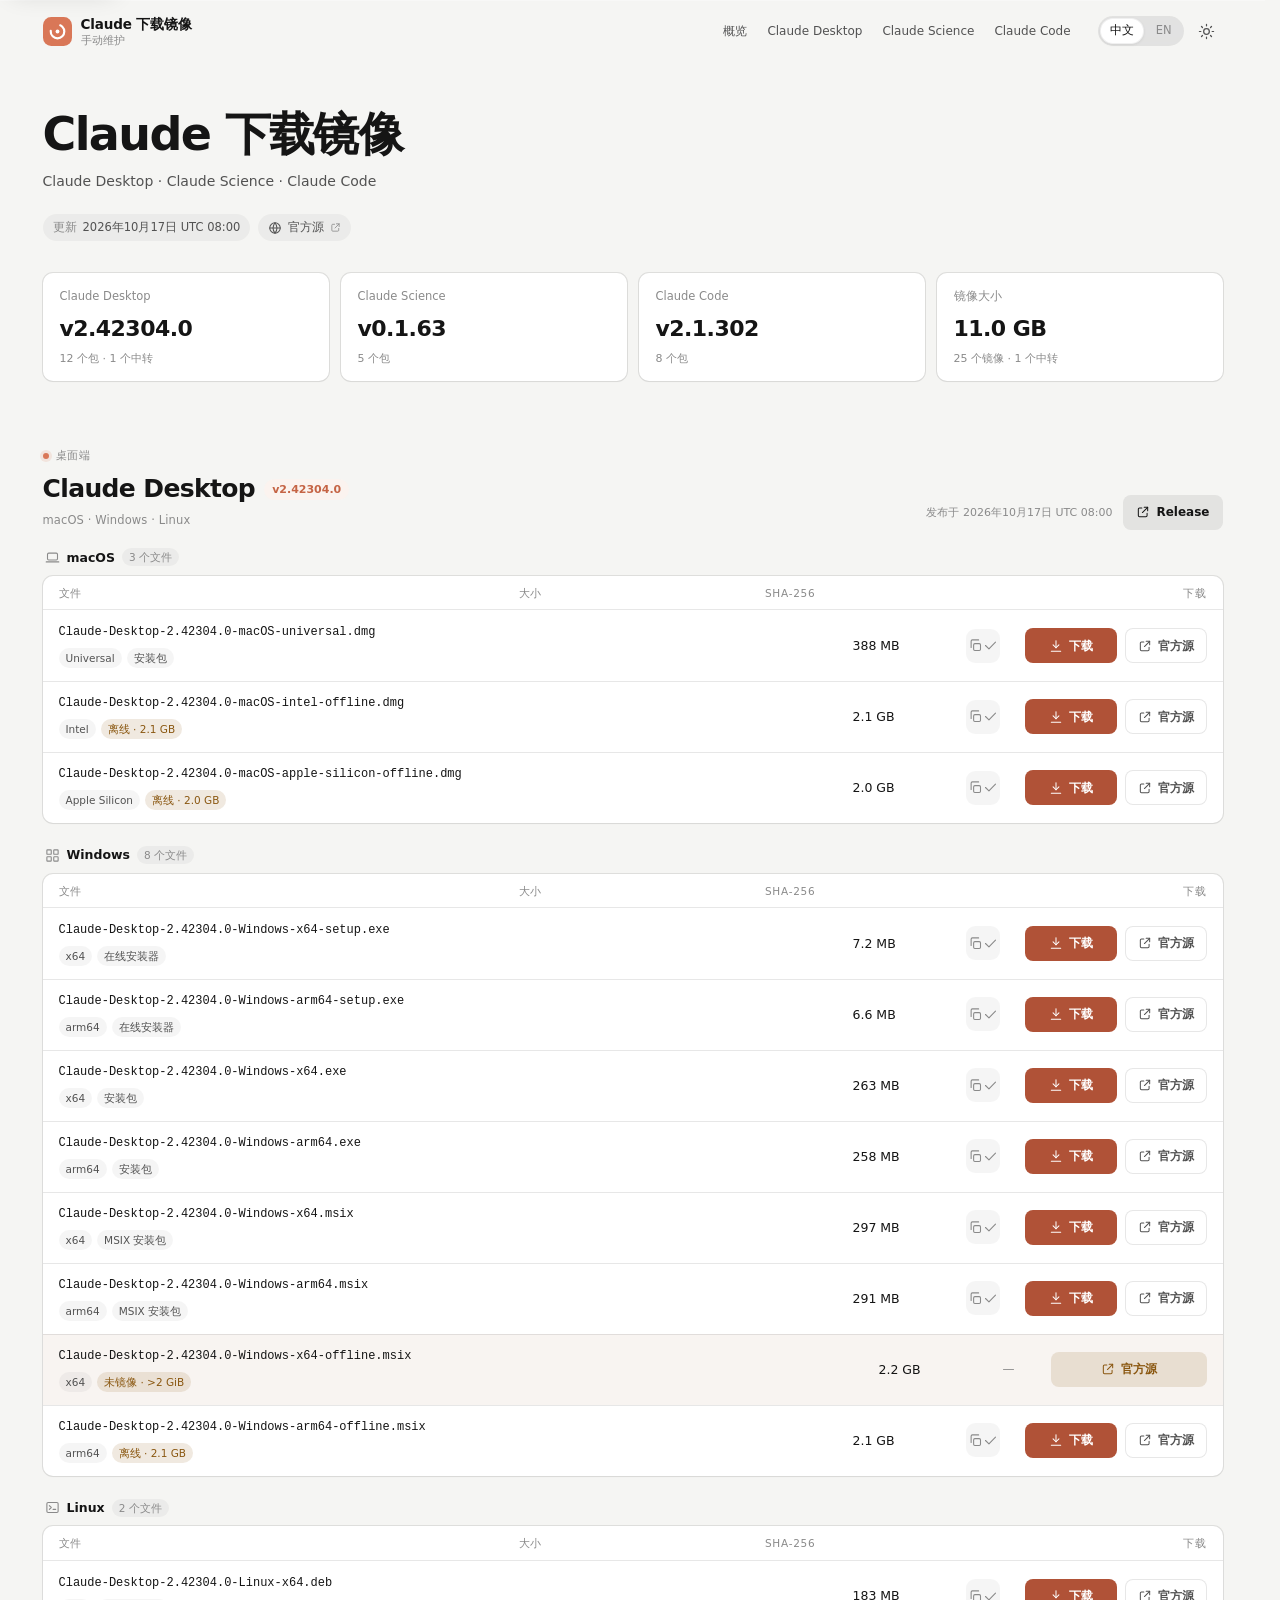
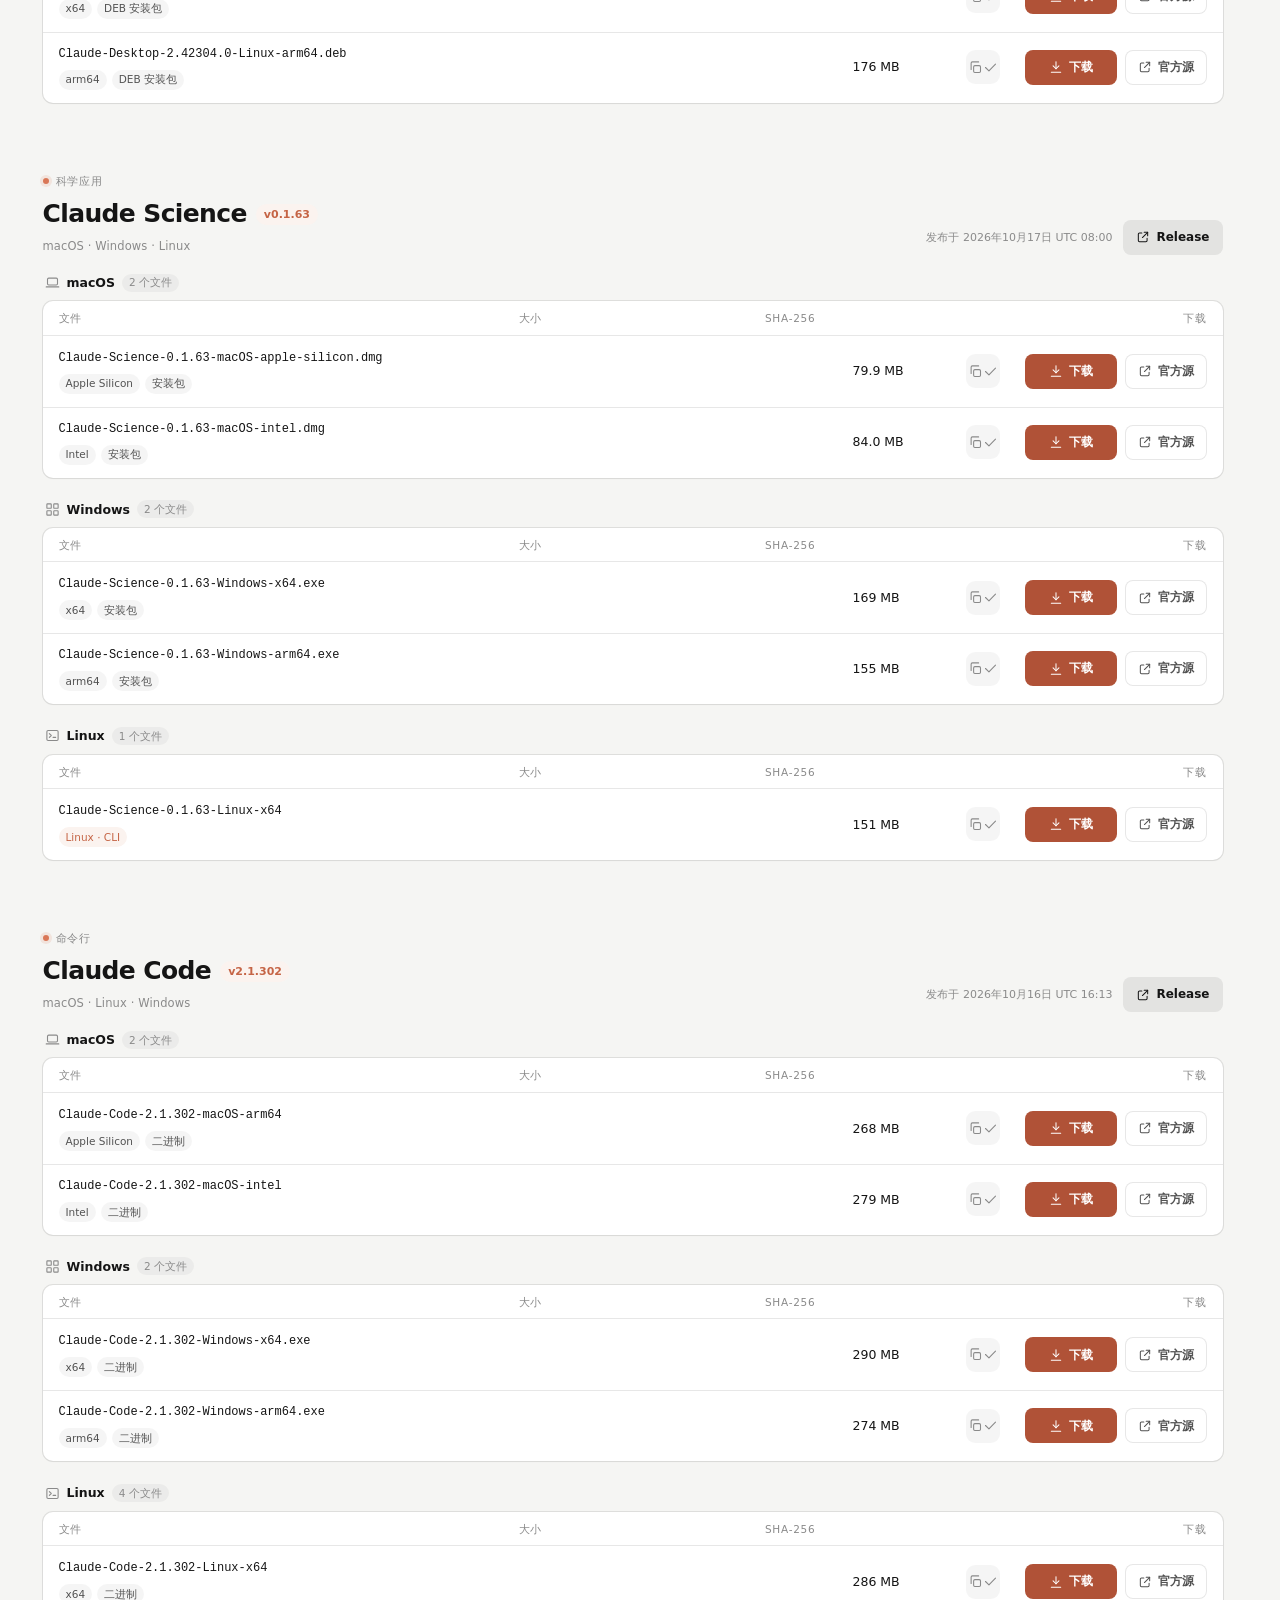
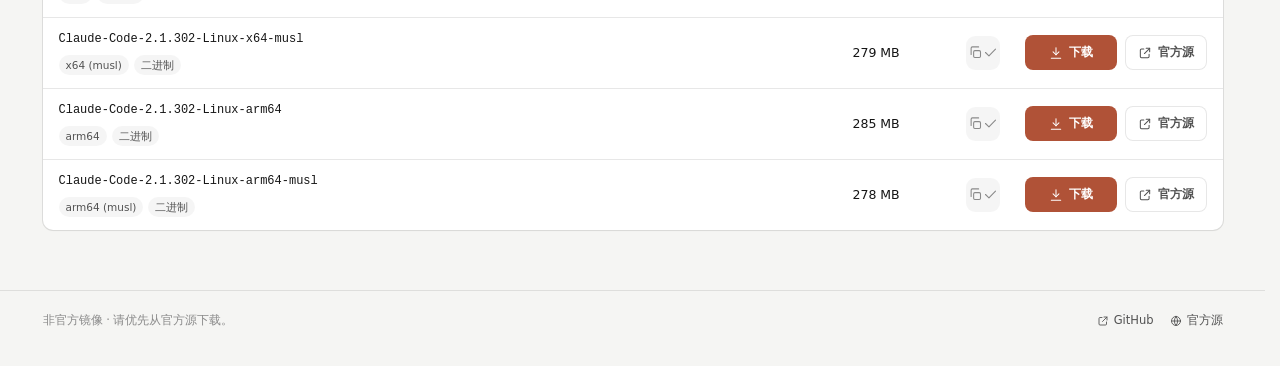
==== commit f91cf18d: "Add Claude Code to the mirror and remove the sample-data banner Resolve Claude Code native releases " ====
--- a/docs/index.html
+++ b/docs/index.html
@@ -3,10 +3,10 @@
 <head>
   <meta charset="utf-8">
   <meta name="viewport" content="width=device-width, initial-scale=1">
-  <meta name="description" content="downloads.claude.ai 的手动维护镜像：Claude Desktop 与 Claude Science 安装包索引、文件大小与 SHA-256。">
+  <meta name="description" content="Claude 下载镜像：Claude Desktop、Claude Science 与 Claude Code 安装包索引、文件大小与 SHA-256。">
   <meta name="color-scheme" content="light dark">
   <meta name="theme-color" content="#f5f5f3" id="theme-color">
-  <title>Claude 下载镜像 · Claude Desktop 与 Claude Science</title>
+  <title>Claude 下载镜像 · Desktop · Science · Code</title>
   <link rel="icon" href="data:image/svg+xml,%3Csvg xmlns='http://www.w3.org/2000/svg' viewBox='0 0 32 32'%3E%3Crect width='32' height='32' rx='9' fill='%23d97757'/%3E%3Ccircle cx='16' cy='16' r='7.5' fill='none' stroke='%23fff' stroke-width='2.4' stroke-linecap='round' stroke-dasharray='30 14' transform='rotate(-45 16 16)'/%3E%3Ccircle cx='16' cy='16' r='2.1' fill='%23fff'/%3E%3C/svg%3E">
   <script>
     (function () {
@@ -96,6 +96,7 @@
         <a href="#overview" data-i18n="navOverview">概览</a>
         <a href="#desktop" data-i18n="navDesktop">Claude Desktop</a>
         <a href="#science" data-i18n="navScience">Claude Science</a>
+        <a href="#code" data-i18n="navCode">Claude Code</a>
       </nav>
 
       <div class="header-actions">
@@ -114,8 +115,8 @@
   <main id="main" tabindex="-1" aria-busy="true">
     <section class="hero" id="top" aria-labelledby="hero-title">
       <div class="wrap">
-        <h1 id="hero-title" data-i18n="heroTitle">Claude 桌面端下载镜像</h1>
-        <p class="lead" data-i18n="heroLead">Claude Desktop 与 Claude Science 安装包。</p>
+        <h1 id="hero-title" data-i18n="heroTitle">Claude 下载镜像</h1>
+        <p class="lead" data-i18n="heroLead">Claude Desktop · Claude Science · Claude Code</p>
         <div class="hero-meta">
           <span class="meta-item">
             <span class="meta-label" data-i18n="lastUpdated">清单更新时间</span>
@@ -127,13 +128,6 @@
             <svg class="icon icon-xs" aria-hidden="true" focusable="false"><use href="#icon-external"></use></svg>
           </a>
         </div>
-        <div class="preview-note" id="preview-note" hidden>
-          <svg class="icon" aria-hidden="true" focusable="false"><use href="#icon-info"></use></svg>
-          <div>
-            <strong id="preview-title" data-i18n="previewTitle">本地预览 · 示例数据</strong>
-            <span id="preview-body" data-i18n="previewBody">发布后自动更新。</span>
-          </div>
-        </div>
       </div>
     </section>
 
@@ -154,24 +148,24 @@
         <h2 class="sr-only" id="overview-title" data-i18n="overviewTitle">概览</h2>
         <div class="stat-grid">
           <article class="stat-card">
-            <p class="stat-label" data-i18n="statDesktop">Claude Desktop 最新版本</p>
+            <p class="stat-label" data-i18n="statDesktop">Claude Desktop</p>
             <p class="stat-value t-num" id="stat-desktop">—</p>
             <p class="stat-meta" id="stat-desktop-meta">—</p>
           </article>
           <article class="stat-card">
-            <p class="stat-label" data-i18n="statScience">Claude Science 最新版本</p>
+            <p class="stat-label" data-i18n="statScience">Claude Science</p>
             <p class="stat-value t-num" id="stat-science">—</p>
             <p class="stat-meta" id="stat-science-meta">—</p>
           </article>
           <article class="stat-card">
-            <p class="stat-label" data-i18n="statSize">镜像总大小</p>
+            <p class="stat-label" data-i18n="statCode">Claude Code</p>
+            <p class="stat-value t-num" id="stat-code">—</p>
+            <p class="stat-meta" id="stat-code-meta">—</p>
+          </article>
+          <article class="stat-card">
+            <p class="stat-label" data-i18n="statSize">镜像大小</p>
             <p class="stat-value t-num" id="stat-size">—</p>
-            <p class="stat-meta" id="stat-size-meta" data-i18n="statSizeMeta">全部已镜像安装包</p>
-          </article>
-          <article class="stat-card">
-            <p class="stat-label" data-i18n="statArtifacts">文件总数</p>
-            <p class="stat-value t-num" id="stat-count">—</p>
-            <p class="stat-meta" id="stat-count-meta">—</p>
+            <p class="stat-meta" id="stat-size-meta" data-i18n="statSizeMeta">已镜像</p>
           </article>
         </div>
       </div>
@@ -214,6 +208,26 @@
           </div>
         </header>
         <div class="os-groups" id="science-groups"></div>
+      </div>
+    </section>
+
+    <section class="section product-section" id="code" aria-labelledby="code-title">
+      <div class="wrap">
+        <header class="product-head">
+          <div class="product-heading">
+            <p class="product-kicker"><span class="dot" aria-hidden="true"></span><span data-i18n="codeKicker">命令行</span></p>
+            <h2 id="code-title"><span id="code-name" lang="en">Claude Code</span> <span class="version-pill t-num" id="code-version">—</span></h2>
+            <p class="product-desc" data-i18n="codeDesc">macOS · Linux · Windows</p>
+          </div>
+          <div class="product-actions">
+            <time class="release-date t-num" id="code-released" hidden></time>
+            <a class="btn btn-secondary" id="code-release" href="#" hidden target="_blank" rel="noopener noreferrer">
+              <svg class="icon" aria-hidden="true" focusable="false"><use href="#icon-external"></use></svg>
+              <span data-i18n="viewRelease">Release</span>
+            </a>
+          </div>
+        </header>
+        <div class="os-groups" id="code-groups"></div>
       </div>
     </section>
 
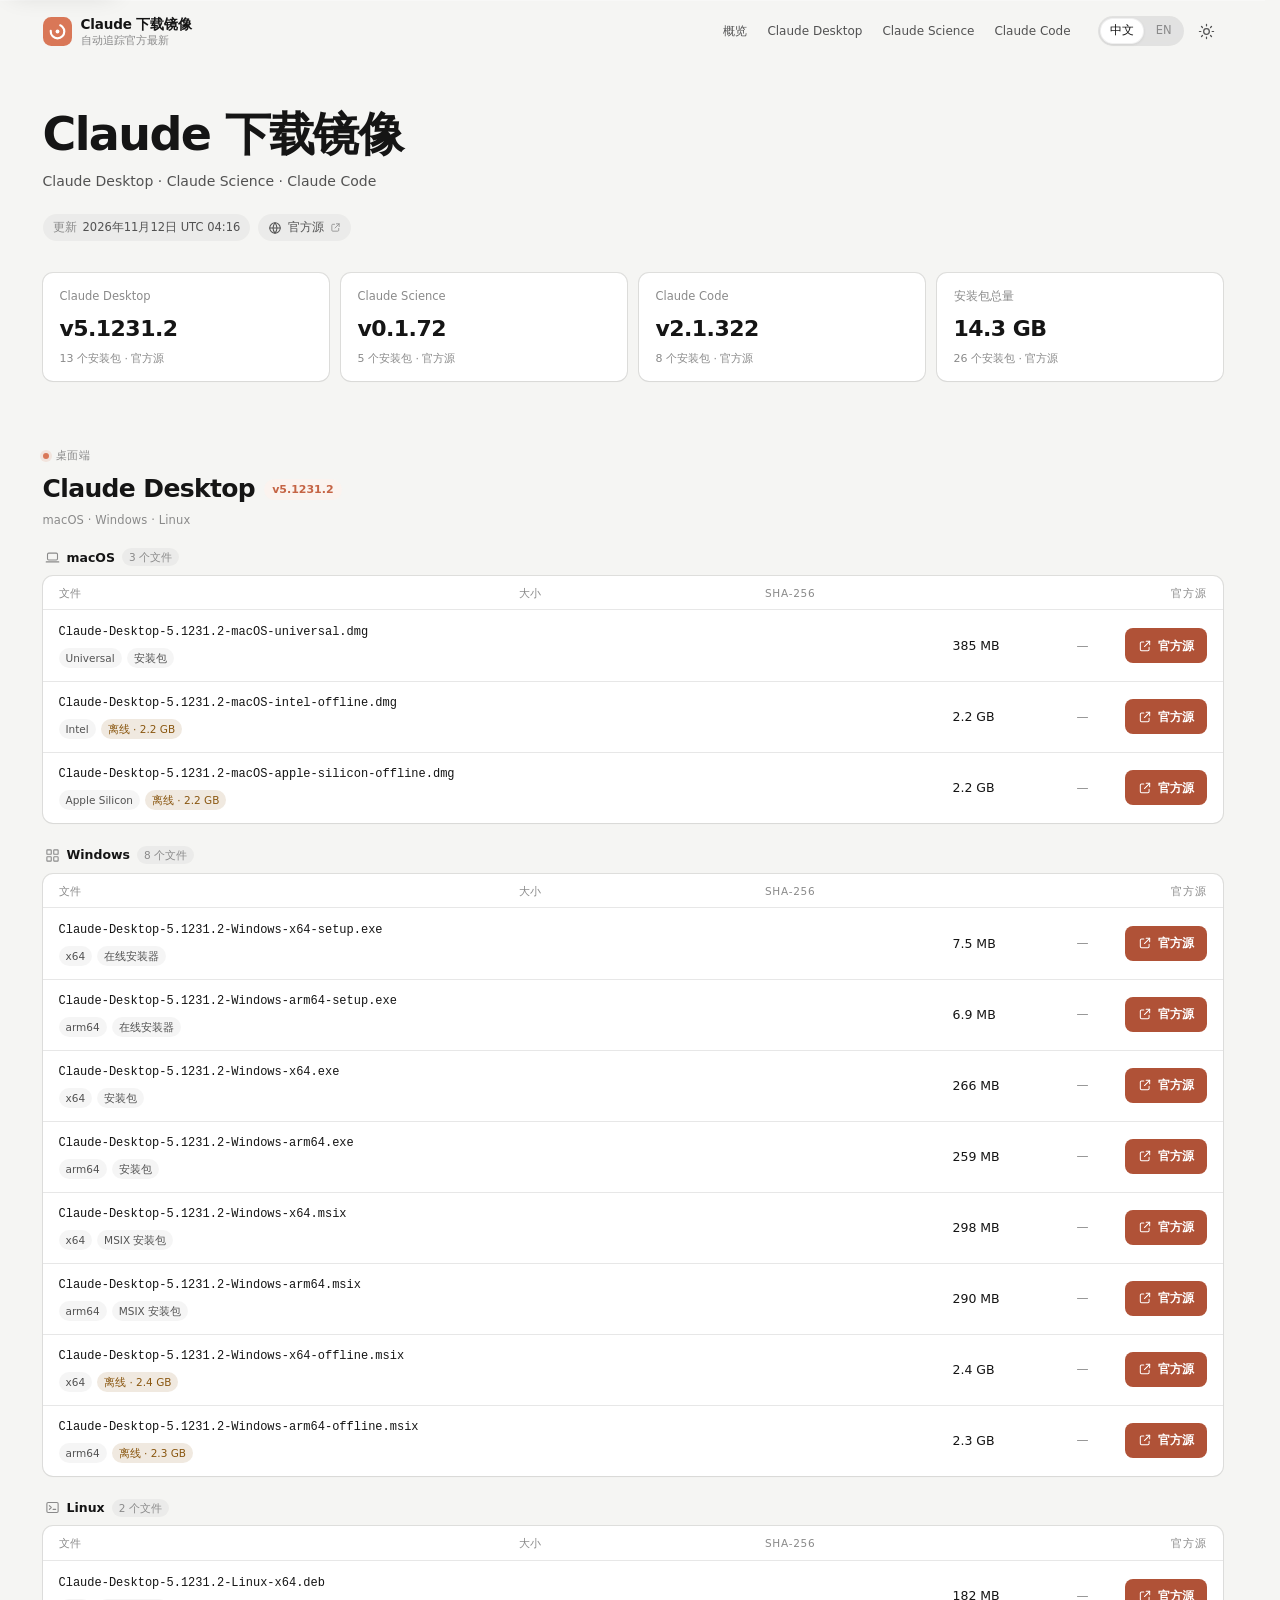
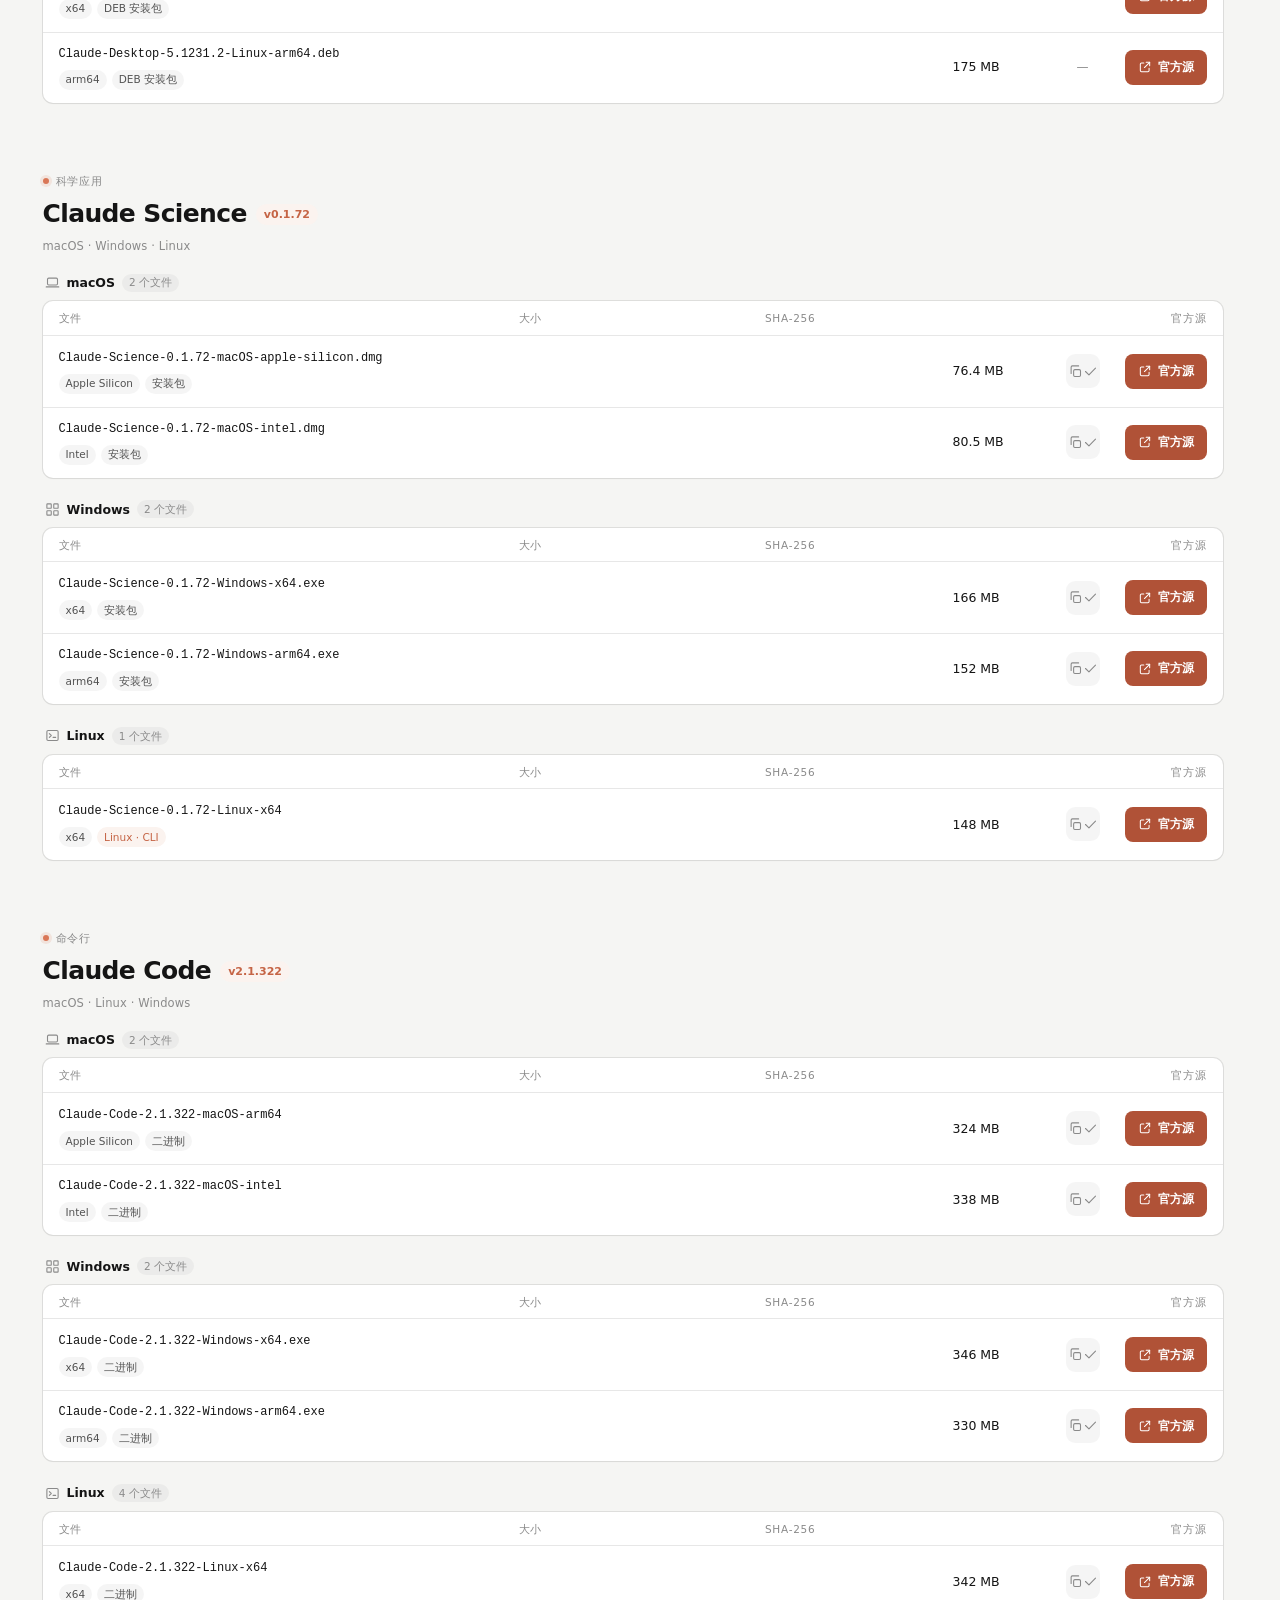
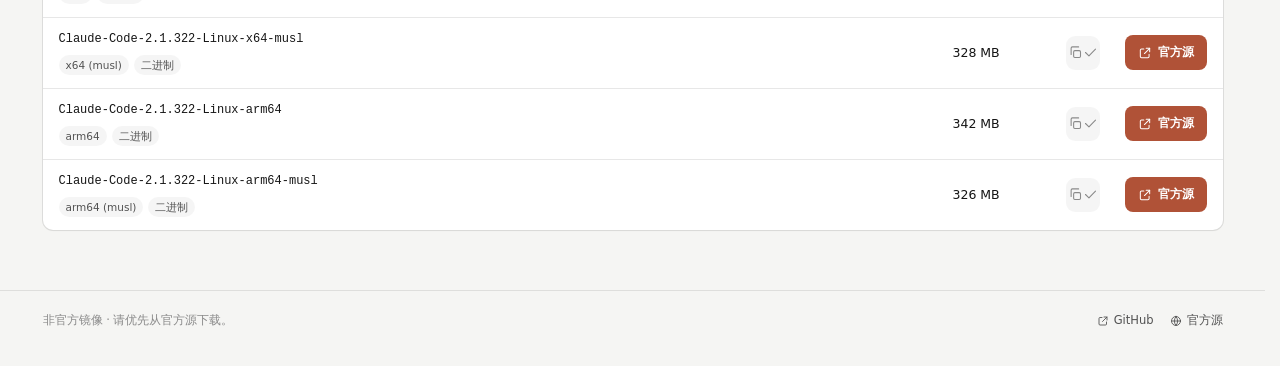
==== commit 862ddef4: "Track official Claude releases automatically and drop release-asset buttons The mirror never uploade" ====
--- a/docs/index.html
+++ b/docs/index.html
@@ -3,7 +3,7 @@
 <head>
   <meta charset="utf-8">
   <meta name="viewport" content="width=device-width, initial-scale=1">
-  <meta name="description" content="Claude 下载镜像：Claude Desktop、Claude Science 与 Claude Code 安装包索引、文件大小与 SHA-256。">
+  <meta name="description" content="Claude 下载索引：自动追踪官方最新版本，直链 Claude Desktop、Claude Science 与 Claude Code 安装包。">
   <meta name="color-scheme" content="light dark">
   <meta name="theme-color" content="#f5f5f3" id="theme-color">
   <title>Claude 下载镜像 · Desktop · Science · Code</title>
@@ -29,9 +29,6 @@
 <body>
   <svg class="svg-sprite" aria-hidden="true" focusable="false">
     <defs>
-      <symbol id="icon-download" viewBox="0 0 24 24">
-        <path d="M12 3v12"/><path d="m7 10 5 5 5-5"/><path d="M4 21h16"/>
-      </symbol>
       <symbol id="icon-copy" viewBox="0 0 24 24">
         <rect x="9" y="9" width="11" height="11" rx="2"/><path d="M5 15V5a2 2 0 0 1 2-2h10"/>
       </symbol>
@@ -88,7 +85,7 @@
         </span>
         <span class="brand-text">
           <span class="brand-name" data-i18n="brand">Claude 下载镜像</span>
-          <span class="brand-tag" data-i18n="brandTag">手动维护</span>
+          <span class="brand-tag" data-i18n="brandTag">自动追踪官方最新</span>
         </span>
       </a>
 
@@ -163,7 +160,7 @@
             <p class="stat-meta" id="stat-code-meta">—</p>
           </article>
           <article class="stat-card">
-            <p class="stat-label" data-i18n="statSize">镜像大小</p>
+            <p class="stat-label" data-i18n="statSize">安装包总量</p>
             <p class="stat-value t-num" id="stat-size">—</p>
             <p class="stat-meta" id="stat-size-meta" data-i18n="statSizeMeta">已镜像</p>
           </article>
